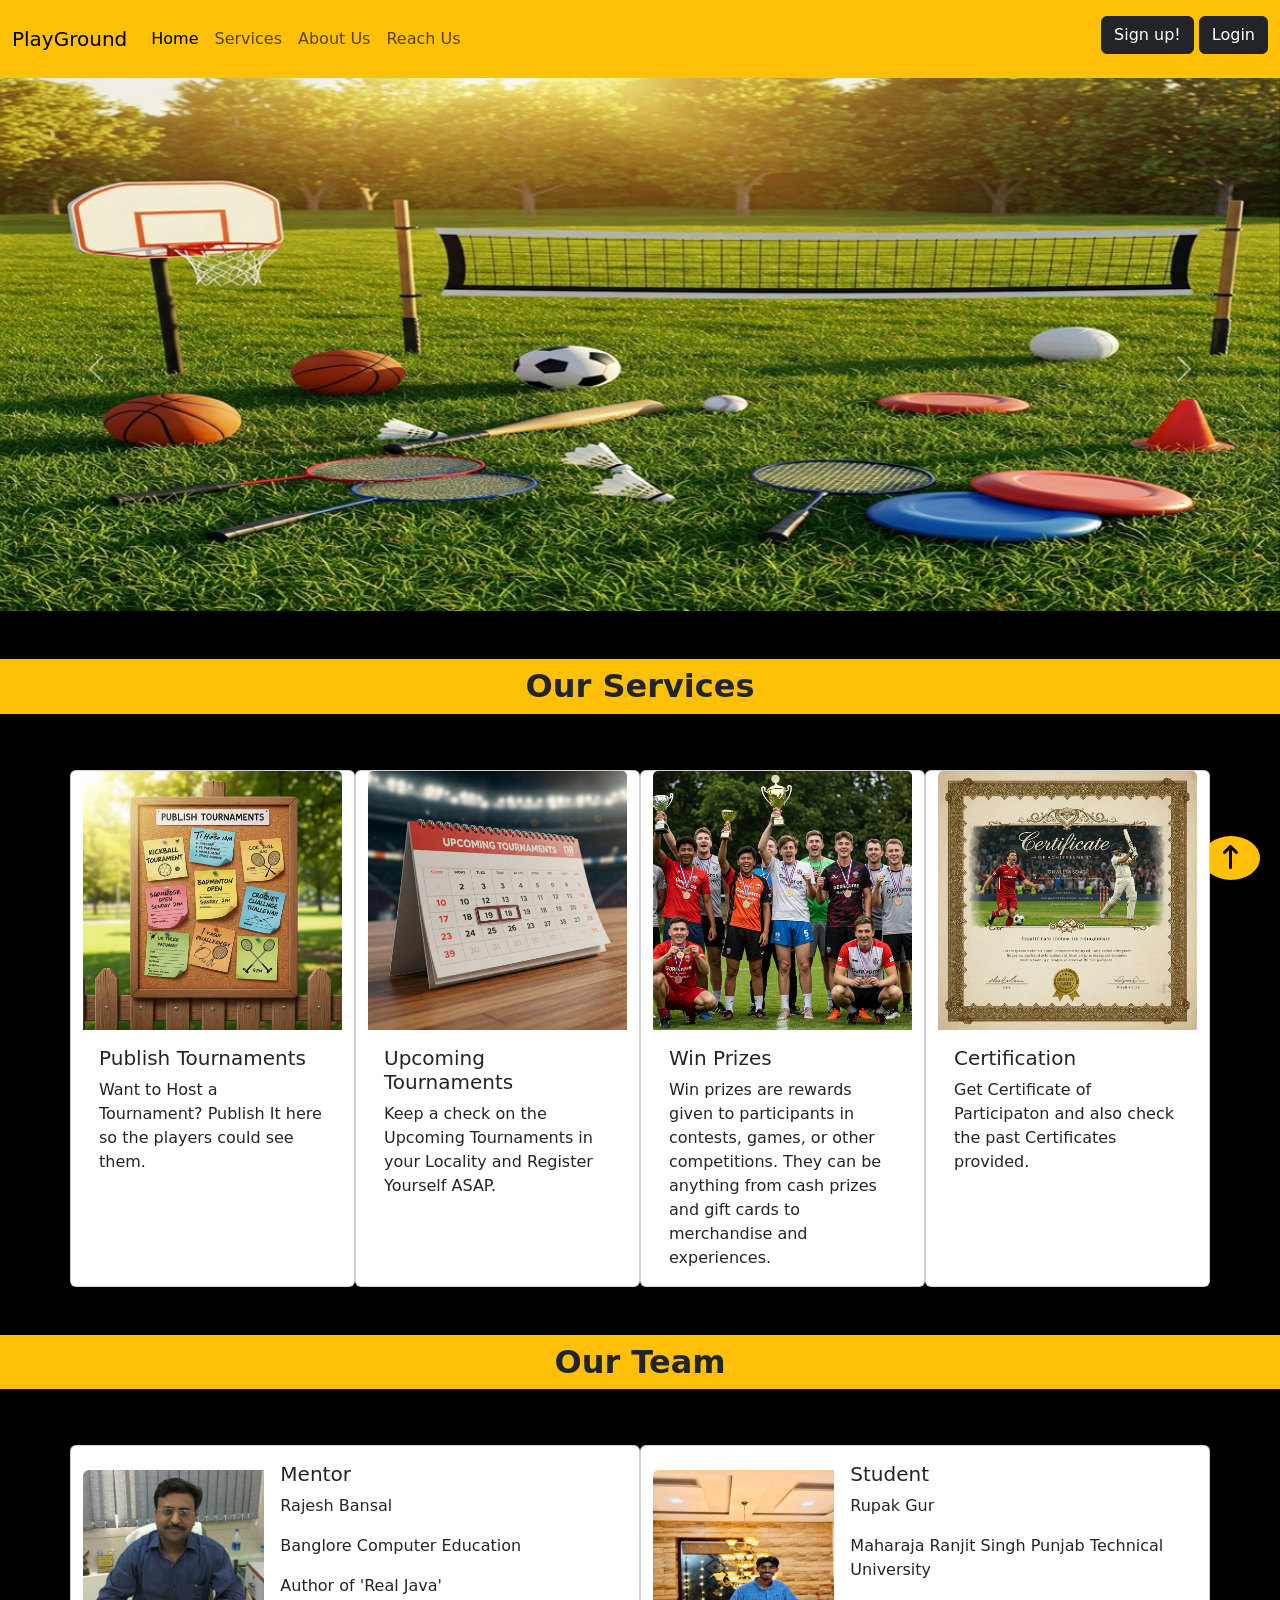
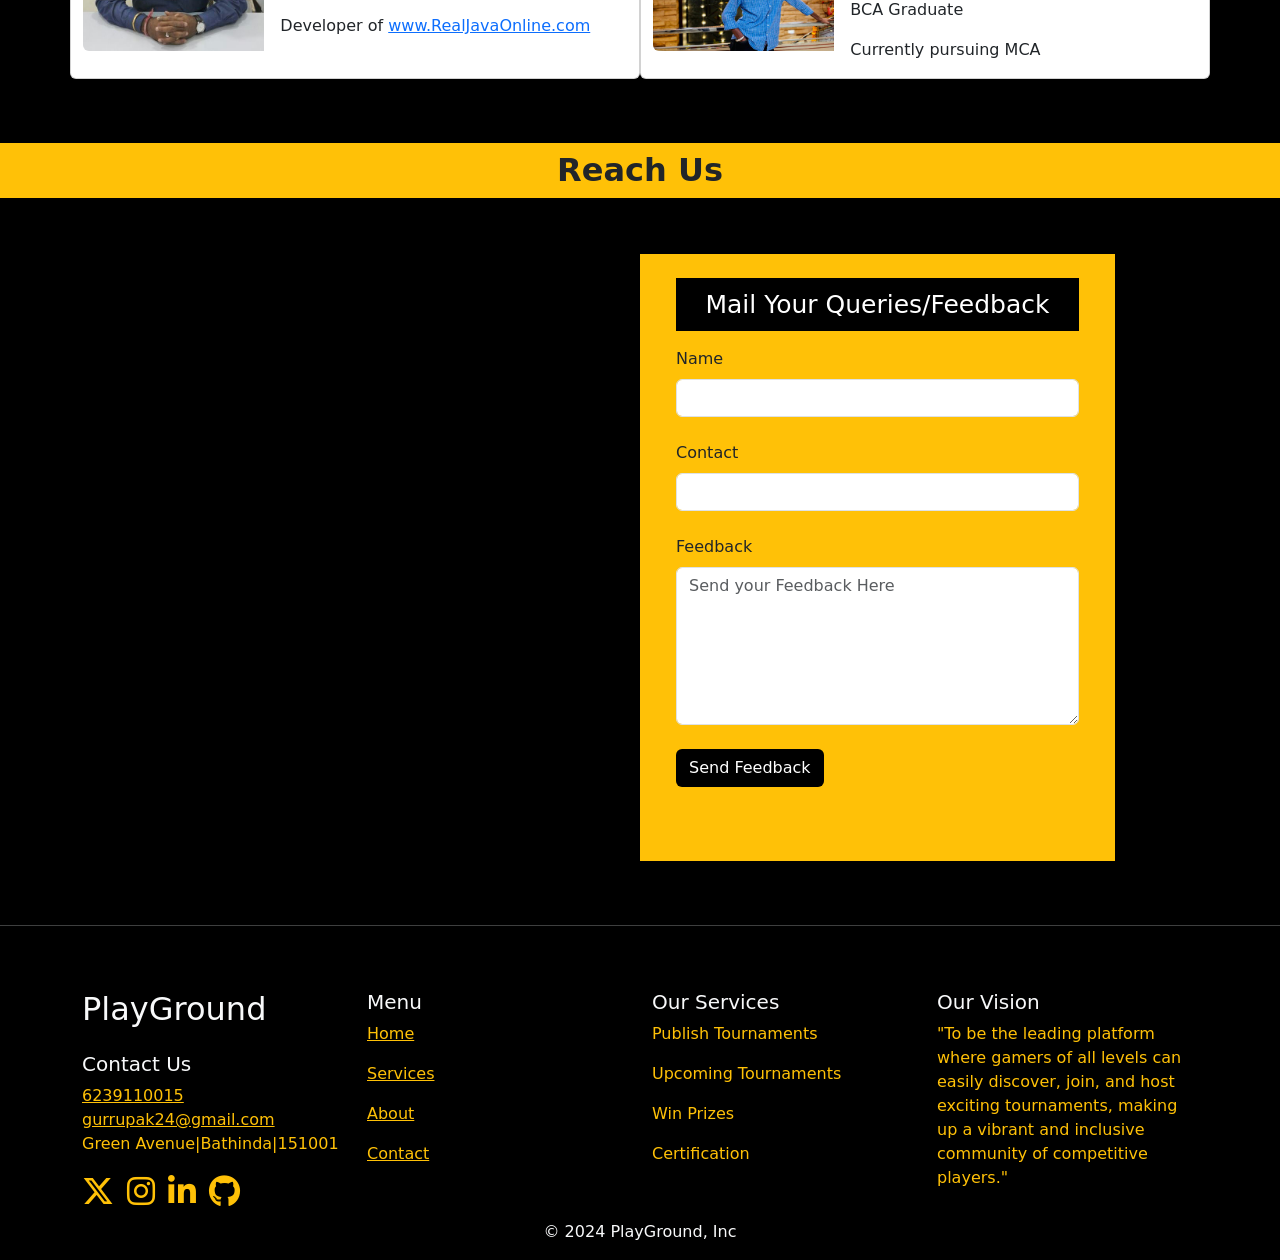
==== public/index.html @ 9e6814d5 "Title Bar Photo" ====
<!Doctype html>
<html lang="en">
  <head>
    <meta charset="utf-8">
    <meta name="viewport" content="width=device-width, initial-scale=1">
    <title>PlayGround</title>
    <link rel="icon" href="Images/PlayGroundPic.jpeg"/>
    <link rel="stylesheet" href="https://cdnjs.cloudflare.com/ajax/libs/font-awesome/6.6.0/css/all.min.css" integrity="sha512-Kc323vGBEqzTmouAECnVceyQqyqdsSiqLQISBL29aUW4U/M7pSPA/gEUZQqv1cwx4OnYxTxve5UMg5GT6L4JJg==" crossorigin="anonymous" referrerpolicy="no-referrer" />
    <link href="https://cdn.jsdelivr.net/npm/bootstrap@5.3.3/dist/css/bootstrap.min.css" rel="stylesheet" integrity="sha384-QWTKZyjpPEjISv5WaRU9OFeRpok6YctnYmDr5pNlyT2bRjXh0JMhjY6hW+ALEwIH" crossorigin="anonymous">
    <link rel="stylesheet" href="css/index.css">
    <script src="https://kit.fontawesome.com/f868df920b.js" crossorigin="anonymous"></script>
    <script src="https://code.jquery.com/jquery-3.7.1.min.js" integrity="sha256-/JqT3SQfawRcv/BIHPThkBvs0OEvtFFmqPF/lYI/Cxo=" crossorigin="anonymous"></script>
    <script>
// Get the button
const goToTopBtn = document.getElementById('goToTopBtn');

// Show the button when the user scrolls down 100px from the top
window.onscroll = function() {
  if (document.body.scrollTop > 100 || document.documentElement.scrollTop > 100) {
    goToTopBtn.style.display = 'block';
  } else {
    goToTopBtn.style.display = 'none';
  }
};

// Scroll to the top when the button is clicked
function scrollToTop() {
  window.scrollTo({
    top: 0,
    behavior: 'smooth'
  });
}

     $(document).ready(function(){
      //password eye Signup
      $("#eye").mousedown(function(){
                    $("#txtPwd").prop("type","text");
                    $("#eye").addClass("fa-eye").removeClass("fa-eye-slash");
            })
            $("#eye").mouseup(function(){
                    $("#txtPwd").prop("type","password");
                    $("#eye").addClass("fa-eye-slash").removeClass("fa-eye");
            })
      //password eye Login
      $("#eyep").mousedown(function(){
                    $("#txtLogpwd").prop("type","text");
                    $("#eyep").addClass("fa-eye").removeClass("fa-eye-slash");
            })
      $("#eyep").mouseup(function(){
                    $("#txtLogpwd").prop("type","password");
                    $("#eyep").addClass("fa-eye-slash").removeClass("fa-eye");
            })
      //login valid
      $("#txtLogemail").keyup(function(){
          let exp=/^[^\s@]+@[^\s@]+\.[^\s@]+$/;
          let email=$(this).val();
          let res=exp.test(email);
          if(res==true)
          {
            $("#validlog").addClass("alert1").removeClass("alert2");
            $("#validlog").html("valid email");
            $("#loginbtn").prop("disabled",false);
          }
          else
          {
            $("#validlog").addClass("alert2").removeClass("alert1");
            $("#validlog").html("invalid email");
            $("#loginbtn").prop("disabled",true);
          }
        })
      //signup valid
      $("#txtEmail").keyup(function(){
          let exp=/^[^\s@]+@[^\s@]+\.[^\s@]+$/;
          let email=$(this).val();
          let res=exp.test(email);
          if(res==true)
          {
            $("#validsignup").addClass("alert1").removeClass("alert2");
            $("#validsignup").html("valid email");
            $("#signupbtn").prop("disabled",false);
          }
          else
          {
            $("#validsignup").addClass("alert2").removeClass("alert1");
            $("#validsignup").html("invalid email");
            $("#signupbtn").prop("disabled",true);
        }
      })
      $("#FeedBtn").click(function(){
        var FN=$("#feedname").val();
        var Cn=$("#Cont").val();
        if(FN===""||Cn===""){
          alert("Please Enter Name and Contact to send Feedback");
          return false;
        }
      })
      $("#signupbtn").click(function(){
                var emailbox = $("#txtEmail").val();
                var passbox=$("#txtPwd").val();
                if (emailbox === ""||passbox==="")
                {
                  alert("Please fill in the Email and Password.");
                  return false;
                }
          let email=$("#txtEmail").val();
          let pwd=$("#txtPwd").val();
          let type=$("#utype").val();
          let obj={
            type:"get",
            url:"/signup",
            data:{
              txtEmail:email,
              txtPwd:pwd,
              utype:type
            }
          }
          $.ajax(obj).done(function(response){
            alert(response);
          }).fail(function(err){
            alert("server error");
          })
        })
        //LOGIN----AJAX
        $("#loginbtn").click(function(){
          var emailbox = $("txtLogemail").val();
                var passbox=$("txtLogpwd").val();
                if (emailbox === ""||passbox==="")
                {
                  alert("Please fill in the Email and Password.");
                  return false;
                }
          let email = $("#txtLogemail").val();
          let pwd = $("#txtLogpwd").val();
          let obj = {
            type: "get",
            url: "/Login",
            data:{
              txtLogemail: email,
              txtLogpwd: pwd
            }
          }
    $.ajax(obj).done(function(response) {
        // alert(response);
        if(response=="Player"){
          location.href="dash-Player.html";
          localStorage.setItem("activeUserP",email);
        }
          else if(response=="Organiser"){
            location.href="dash-Organizer.html";
            localStorage.setItem("activeUserO",email);
          }
          else{
            alert("invaild User");
          }
        }).fail(function(err) {
        alert("Server error");
        })
   }) 
  })
  </script> 
  </head>
  <body>
    <button id="goToTopBtn" onclick="scrollToTop()">
      <i class="fa-solid fa-arrow-up-long fa-xl"></i>
    </button>
    <nav class="navbar navbar-expand-lg" id="nav">
      <div class="container-fluid" id="ho">
          <a class="navbar-brand" href="#">PlayGround</a>
        <button class="navbar-toggler" type="button" data-bs-toggle="collapse" data-bs-target="#navbarSupportedContent" aria-controls="navbarSupportedContent" aria-expanded="false" aria-label="Toggle navigation">
          <span class="navbar-toggler-icon"></span>
        </button>
        <div class="collapse navbar-collapse" id="navbarSupportedContent">
          <ul class="navbar-nav me-auto mb-2 mb-lg-0">
            <li class="nav-item">
              <a class="nav-link active" aria-current="page" href="#">Home</a>
            </li>
            <li class="nav-item">
              <a class="nav-link" aria-current="page" href="#os">Services</a>
            </li>
            <li class="nav-item">
              <a class="nav-link" aria-current="page" href="#as">About Us</a>
            </li>
            <li class="nav-item">
              <a class="nav-link" aria-current="page" href="#ru">Reach Us</a>
            </li>
          </ul>
          <ul>
              <button type="button" class="btn btn-dark mt-2" data-bs-toggle="modal" data-bs-target="#Signup">
                  Sign up!
                </button>
                <!-- Modal -->
<div class="modal fade" id="Signup" tabindex="-1" aria-labelledby="exampleModalLabel" aria-hidden="true">
  <div class="modal-dialog">
    <div class="modal-content">
      <div class="modal-header">
        <h1 class="modal-title fs-5" id="exampleModalLabel">Welcome(Sign-Up Here!)</h1>
        <button type="button" class="btn-close" data-bs-dismiss="modal" aria-label="Close"></button>
      </div>
      <form action="/Signup">
      <div class="modal-body">
      <center><img class="mb-4" src="/Images/Signup-photo.jpg" alt="Signup-photo" width="72" height="57"></center>
    <!-- SIGNUP Email -->
    <div class="form-floating col-11">
      <input type="email" class="form-control" id="txtEmail" name="txtEmail" required>
      <label for="floatingInput">Email address</label>
    </div>
    <div class="alert1" role="alert" id="validsignup"> Enter vaild email
    </div>
    <!-- SIGNUP Password -->
     <div class="row mt-2">
     <div class="form-floating col-11">
      <input type="password" class="form-control mb-3" id="txtPwd"  name="txtPwd" placeholder="Password" required>
      <label for="floatingPassword">Password</label>
    </div>
    <div class="col-1 mt-3">
      <i class="fa-regular fa-eye-slash" id="eye"></i>
    </div>
  </div>
    <!-- USER-TYPE -->
  <div class="form mb-3 col-11">
    <span>User Type:</span>
    <select class="form-select" aria-label="Default select example" id="utype">
      <option value="" disabled selected>Select</option>
      <option value="Player">Player</option>
      <option value="Organiser">Organizer</option>
    </select>
 </div>
    <!-- SIGNUPBUTTON -->
  <button class="btn btn-warning w-100 py-2 mt-3" type="button" id="signupbtn">Sign-Up</button>
      </div>
      </form>
    </div>
  </div>
</div>
    <!-- LOGIN-BUTTON -->
     <button type="button" class="btn btn-dark mt-2" data-bs-toggle="modal" data-bs-target="#Login">
          Login
        </button>
          <!-- Modal LOGIN -->
<div class="modal fade" id="Login" tabindex="-1" aria-labelledby="exampleModalLabel" aria-hidden="true">
  <div class="modal-dialog">
    <div class="modal-content">
      <div class="modal-header">
        <h1 class="modal-title fs-5" id="exampleModalLabel">Welcome Back(Login Here!)</h1>
        <button type="button" class="btn-close" data-bs-dismiss="modal" aria-label="Close"></button>
      </div>
      <form action="/Login">
      <div class="modal-body">
     <center><img class="mb-4" src="uploads/Login-photo.jpg" alt="" width="72" height="57"></center>

    <!-- LOGIN Email -->
    <form action="/" method="post">
    <div class="form-floating col-11">
      <input type="email" class="form-control" id="txtLogemail" name="txtLogemail" fdprocessedid="aheau" required>
      <label for="floatingInput">Email address</label>
    </div>
    <div class="alert1" role="alert" id="validlog"> Enter vaild email</div>
    <!-- LOGIN Password -->
     <div class="row">
    <div class="form-floating col-11">
      <input type="password" class="form-control mb-3" id="txtLogpwd" name="txtLogpwd" placeholder="Password" fdprocessedid="svgoy" required>
      <label for="floatingPassword">Password</label>
    </div>
    <div class="col-1 mt-3">
      <i class="fa-regular fa-eye-slash" id="eyep"></i>
    </div>
  </div>

  <!-- LOGINBUTTON -->
      <button class="btn btn-warning w-100 ml-5" type="button" id="loginbtn" fdprocessedid="crrkbb">Login</button>
      </div>
    </form>
    </div>
  </div>
  </div>
        </ul>
      </div>
      </div>
    </nav>
<!-- Crousel -->
<div id="carouselExampleAutoplaying" class="carousel slide pb-5" data-bs-ride="carousel">
  <div class="carousel-inner">
    <div class="carousel-item active">
      <img src="Images/Crousel Image 6.jpg" class="d-block w-100" alt="...">
    </div>
    <div class="carousel-item">
      <img src="Images/Crousel Image 7.jpg" class="d-block w-100" alt="...">
    </div>
    <div class="carousel-item">
      <img src="Images/Crousel Image 4.jpg" class="d-block w-100" alt="...">
    </div>
  </div>
  <button class="carousel-control-prev" type="button" data-bs-target="#carouselExampleAutoplaying" data-bs-slide="prev">
    <span class="carousel-control-prev-icon" aria-hidden="true"></span>
    <span class="visually-hidden">Previous</span>
  </button>
  <button class="carousel-control-next" type="button" data-bs-target="#carouselExampleAutoplaying" data-bs-slide="next">
    <span class="carousel-control-next-icon" aria-hidden="true"></span>
    <span class="visually-hidden">Next</span>
  </button>
</div>
<!-- OUR SERVICES -->
 <center><h2 id="os" class="p-2 fw-bold">Our Services</h2></center>
 <div class="container py-5">
  <div class="row lg-3">
  <div class="card col-md-3 k">
  <img src="Images/Publish tournaments.jpg" class="card-img-top" alt="...">
  <div class="card-body">
    <h5 class="card-title">Publish Tournaments</h5>
    <p class="card-text">Want to Host a Tournament? Publish It here so the players could see them.</p>
  </div>
  </div>
 <div class="card col-md-3 k">
  <img src="Images/upcoming-tournaments.jpg" class="card-img-top" alt="...">
  <div class="card-body">
    <h5 class="card-title">Upcoming Tournaments</h5>
    <p class="card-text">Keep a check on the Upcoming Tournaments in your Locality and Register Yourself ASAP.</p>
  </div>
 </div>
 <div class="card col-md-3 k">
  <img src="Images/Win-Prizes.jpg" class="card-img-top" alt="...">
  <div class="card-body">
    <h5 class="card-title">Win Prizes</h5>
    <p class="card-text">Win prizes are rewards given to participants in contests, games, or other competitions. They can be anything from cash prizes and gift cards to merchandise and experiences.</p>
  </div>
 </div>
<div class="card col-md-3 k">
  <img src="Images/Certificate-of-tournaments.jpg" class="card-img-top" alt="...">
  <div class="card-body">
    <h5 class="card-title">Certification</h5>
    <p class="card-text">Get Certificate of Participaton and also check the past Certificates provided.</p>
  </div>
</div>
</div>
</div>
<!-- Our Team -->
<center><h2 id="as" class="p-2 fw-bold">Our Team</h2></center>
<div class="container py-5">
  <div class="row">
    <div class="card mb-3 k col-md-6">
      <div class="row g-0">
        <div class="col-md-4 pt-4">
          <img src="Images/Sir ki Photo.jpg" class="img-fluid rounded-start" alt="...">
        </div>
        <div class="col-md-8">
          <div class="card-body">
            <h5 class="card-title">Mentor</h5>
            <p class="card-text">Rajesh Bansal</p>
            <p class="card-text">Banglore Computer Education</p>
            <p class="card-text">Author of 'Real Java'</p>
            <p class="card-text ">Developer of <a href="https://www.realjavaonline.com/" target="_blank">www.RealJavaOnline.com</a></p>
          </div>
        </div>
      </div>
    </div>
    <div class="card mb-3 k col-md-6">
      <div class="row g-0">
        <div class="col-md-4 pt-4">
          <img src="Images/My-Pic.jpg" class="img-fluid rounded-start" alt="...">
        </div>
        <div class="col-md-8">
          <div class="card-body">
            <h5 class="card-title">Student</h5>
            <p class="card-text">Rupak Gur</p>
            <p class="card-text">Maharaja Ranjit Singh Punjab Technical University</p>
            <p class="card-text">BCA Graduate</p>
            <p class="card-text">Currently pursuing MCA </p>
          </div>
        </div>
      </div>
    </div>
</div>
</div>
<!-- Reach Us  -->
 <center><h2 id="ru" class="p-2 fw-bold">Reach Us</h2></center>
 <div class="container py-5">
  <div class="row">
  <div class="col-md-6">
<iframe src="https://www.google.com/maps/embed?pb=!1m14!1m8!1m3!1d3447.8807436668044!2d74.952328!3d30.211951000000003!3m2!1i1024!2i768!4f13.1!3m3!1m2!1s0x391732a4f07278a9%3A0x4a0d6293513f98ce!2sBanglore%20Computer%20Education!5e0!3m2!1sen!2sin!4v1731817245166!5m2!1sen!2sin" 
  width="450" height="600" style="border:0;" allowfullscreen="" loading="lazy" referrerpolicy="no-referrer-when-downgrade"></iframe>
</div>
<div class="col-md-5 bg-warning pb-4">
  <form method="post" class="px-4">
  <p id="Feed" class="mt-4 py-2">Mail Your Queries/Feedback</p>
  <div class="col-md-12 pb-4">
    <label for="Name" class="form-label">Name</label>
    <input type="text" class="form-control" id="feedname" name="feedname">
  </div>
  <div class="col-md-12 pb-4">
    <label for="Contact" class="form-label">Contact</label>
    <input type="text" class="form-control" id="Cont" name="Cont">
  </div>
  <div class="form pb-4">
    <label for="floatingTextarea" class="form-label">Feedback</label>
    <textarea class="form-control" rows="6" placeholder="Send your Feedback Here" id="floatingTextarea" name="Feedback"></textarea>
  </div>
  <button type="submit" class="btn" formaction="/SendFeedback" id="FeedBtn">Send Feedback</button>
</form>
</div>
</div>
</div>
<!-- Footer -->
<footer>
  <hr class="text-light">
  <div class="container text-warning pt-5" id="foot">
      <div class="row">
      <div class="col-md-3">
          <h2 class="text-light">PlayGround</h2>
          <div class="pb-2 pt-3">
          <h5 class="text-light">Contact Us</h5>
          <a href="tel:6239110015" class="text-warning">6239110015</a><br>
          <a href="mailto:gurrupak24@gmail.com" class="text-warning">gurrupak24@gmail.com</a>
          <p>Green Avenue|Bathinda|151001</p>
          </div>
          <div class="pb-3">
          <a href="https://x.com/rupak_gur" target="_blank"><i class="text-warning fa-brands fa-x-twitter fa-2xl"></i></a>
          <a href="https://www.instagram.com/rupakgurrr" target="_blank"><i class="text-warning fa-brands fa-instagram fa-2xl ps-2"></i></a>
          <a href="https://www.linkedin.com/in/rupak-gur-852916307" target="_blank"><i class="text-warning fa-brands fa-linkedin-in fa-2xl ps-2"></i></a>
          <a href="https://github.com/Romeo2410" target="_blank"><i class="text-warning fa-brands fa-github fa-2xl ps-2"></i></a>
          </div>
      </div>
      <div class="col-md-3">
          <h5 class="text-light">Menu</h5>
          <p><a class="text-warning" href="#ho">Home</a></p>
          <p><a class="text-warning" href="#os">Services</a></p>
          <p><a class="text-warning" href="#as">About</a></p>
          <p><a class="text-warning" href="#ru">Contact</a></p>
      </div>
      <div class="col-md-3">
          <h5 class="text-light">Our Services</h5>
          <p>Publish Tournaments</p>
          <p>Upcoming Tournaments</p>
          <p>Win Prizes</p>
          <p>Certification</p>
      </div>
      <div class="col-md-3">
        <h5 class="text-light">Our Vision</h5>
        <p>"To be the leading platform where gamers of all levels can easily 
          discover, join, and host exciting tournaments, making up a vibrant and 
          inclusive community of competitive players."
        </p>
      </div>
  </div>
  </div>
  <div class="col-md-12">
    <div class="container text-center">
    <p class="text-center text-light">© 2024 PlayGround, Inc</p>
    </div>
  </div>
</footer>
  <script src="https://cdn.jsdelivr.net/npm/bootstrap@5.3.3/dist/js/bootstrap.bundle.min.js" integrity="sha384-YvpcrYf0tY3lHB60NNkmXc5s9fDVZLESaAA55NDzOxhy9GkcIdslK1eN7N6jIeHz" crossorigin="anonymous"></script>
  </body>
</html>
---- public/css/index.css ----
body{
    background-color:black;
}
#Feed{
    color: white;
    font-size: 25px;
    font-weight: 500;
    background-color:black;
    text-align: center;
}
.k{
    transition: ease all 1s;
}
.k:hover{
    cursor: pointer;
    scale: 1.05;
    transition: ease all 1s;
}
#nav,#os,#as,#ru{
    background-color:#ffc107;
}
.alert1{
    color: green;
}
.alert2{
    color: red;
}
#foot{
    background-color: black;
}
#FeedBtn{
    color: white;
    background-color: black;
}
  
  #goToTopBtn {
    position: fixed;
    bottom: 20px;
    right: 20px;
    background-color: #FFC107;
    border-radius: 50%;
    color: black;
    border: none;
    padding: 10px 20px;
    cursor: pointer;
    font-size: 16px;
    box-shadow: 0px 4px 6px rgba(0, 0, 0, 0.1);
  }
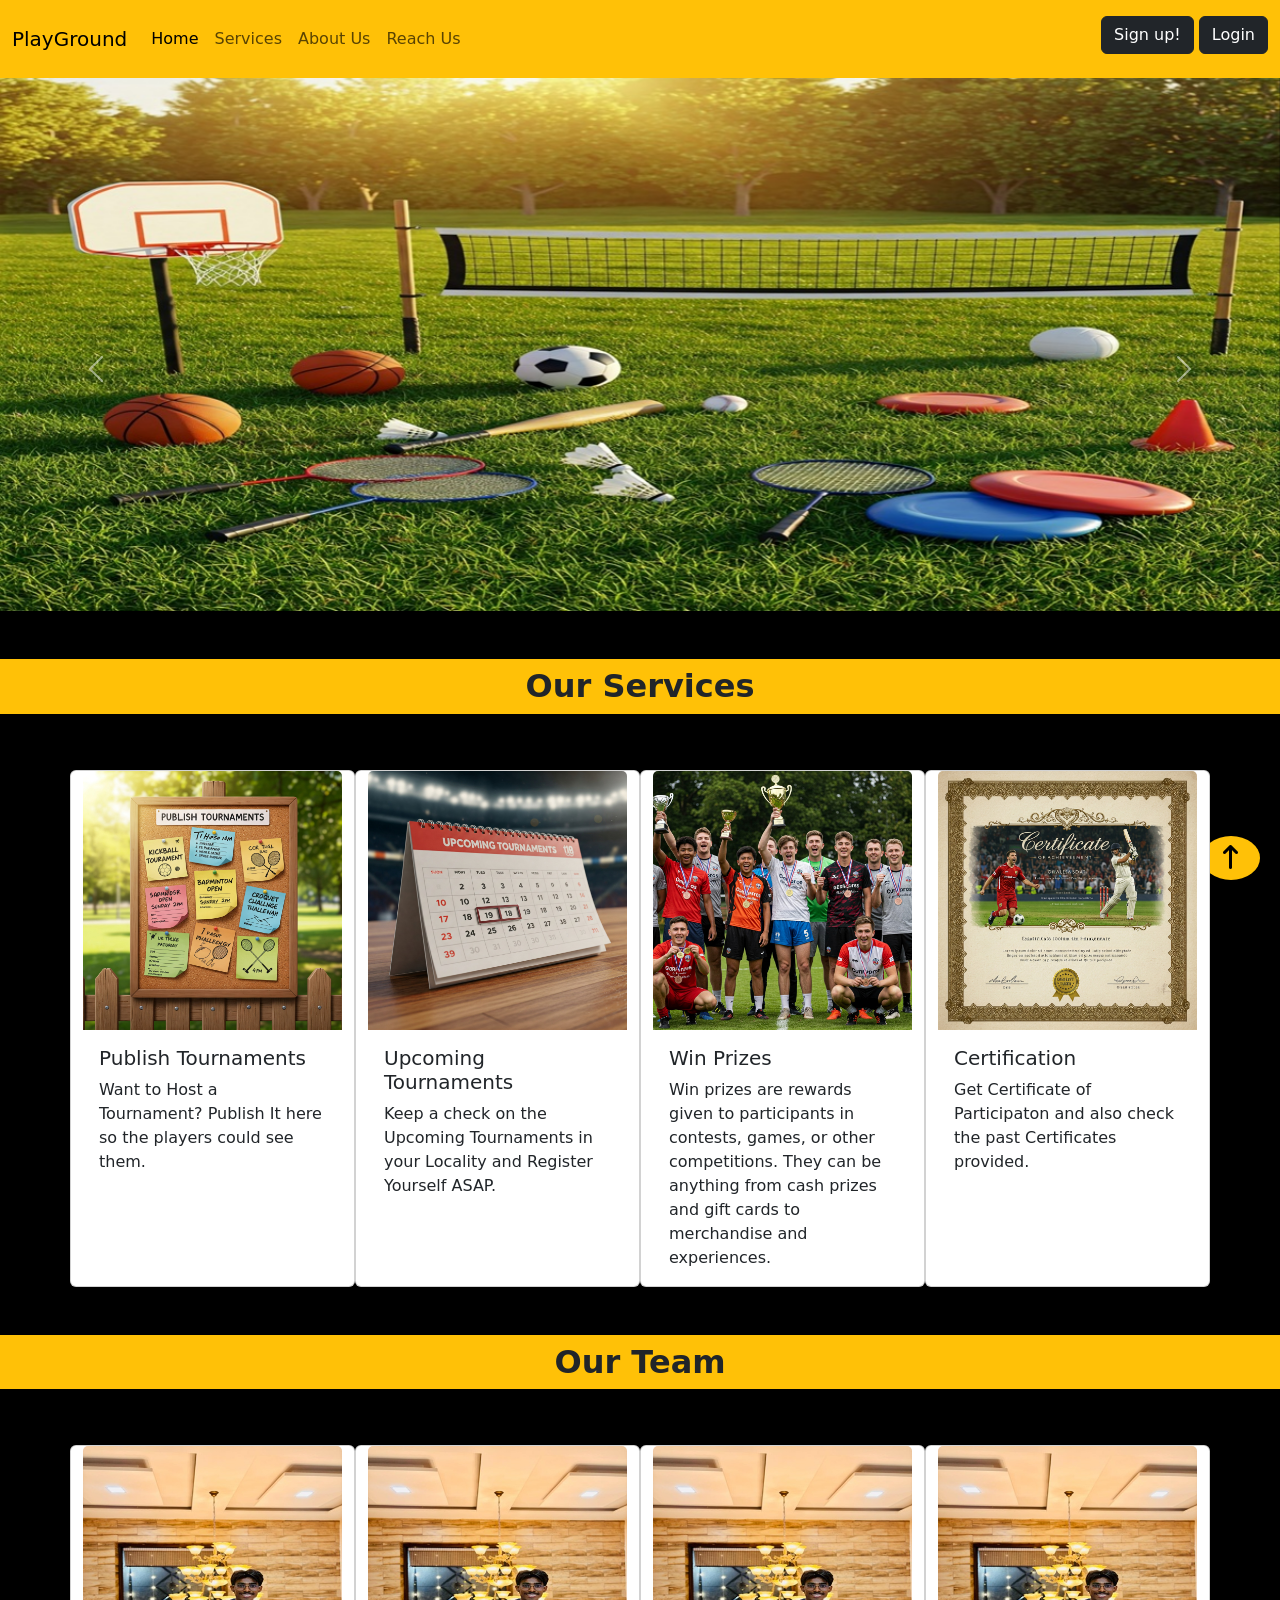
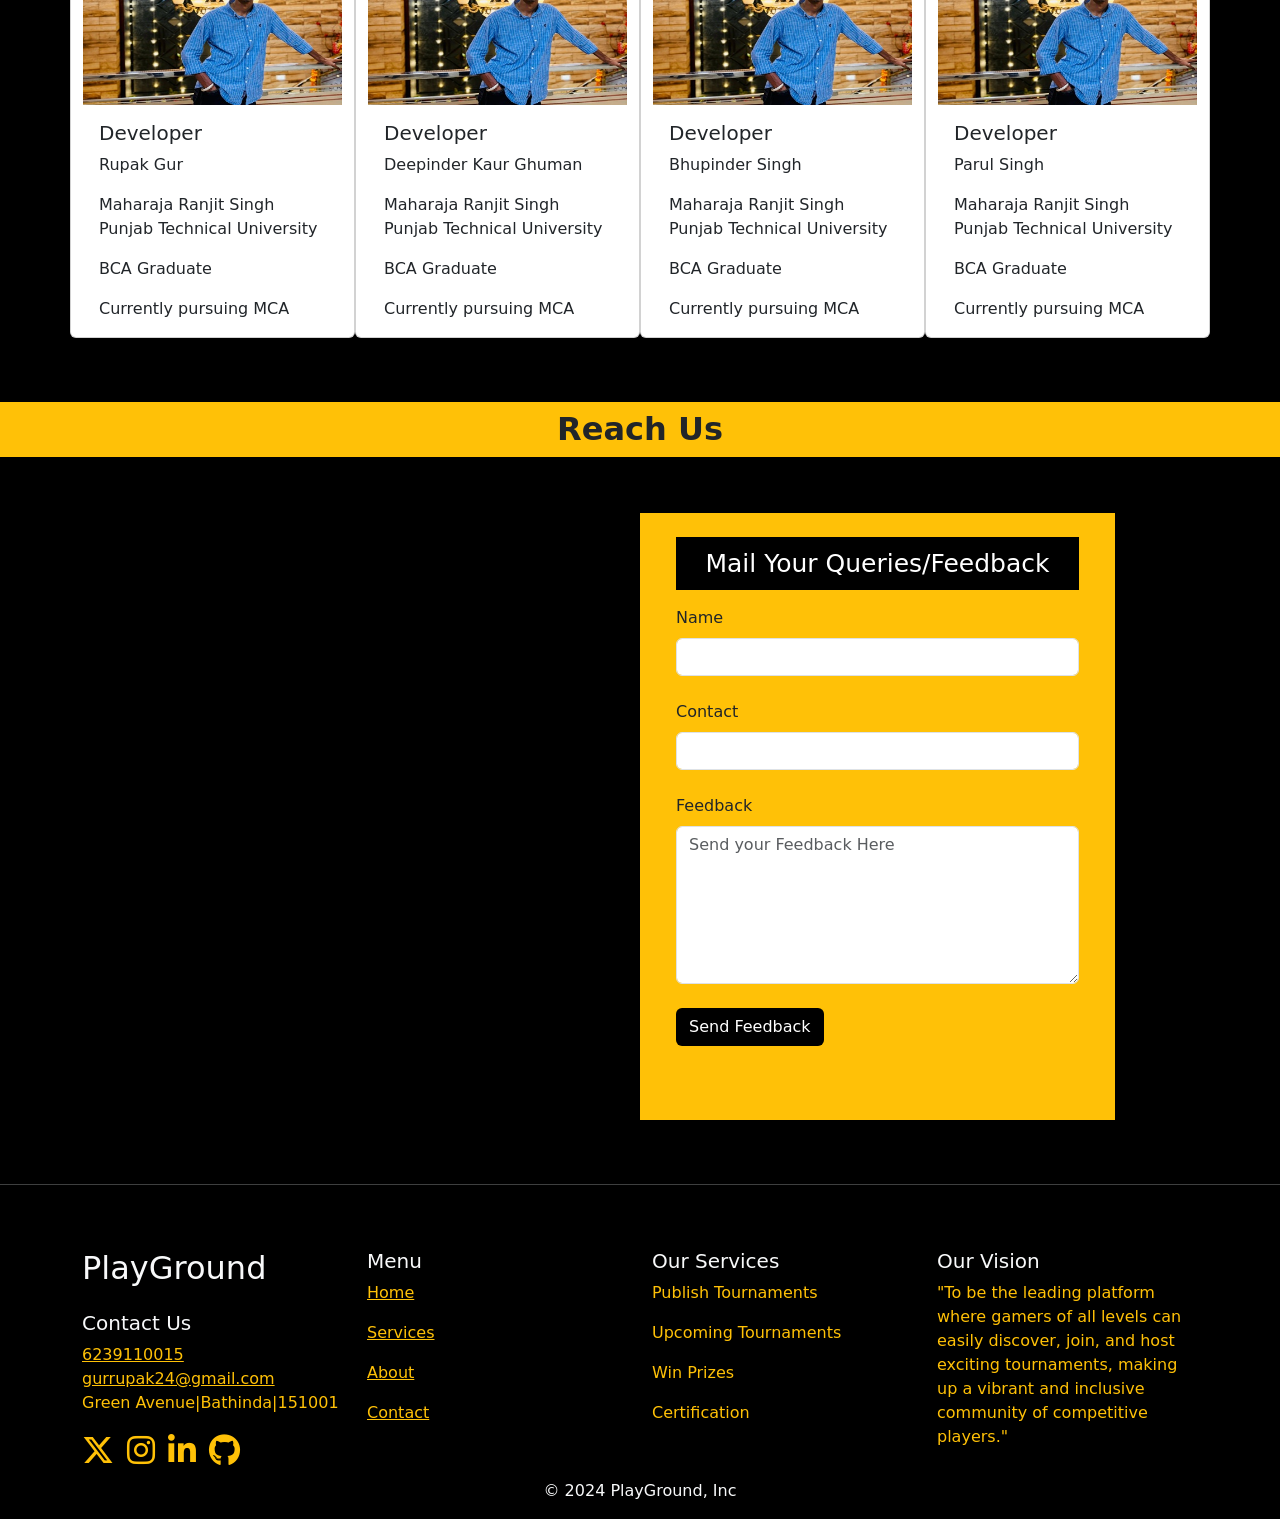
==== commit 0ad0c46c: "Card Edits" ====
--- a/public/index.html
+++ b/public/index.html
@@ -337,23 +337,67 @@
 <center><h2 id="as" class="p-2 fw-bold">Our Team</h2></center>
 <div class="container py-5">
   <div class="row">
-    <div class="card mb-3 k col-md-6">
+    <div class="card mb-3 k col-md-3">
       <div class="row g-0">
-        <div class="col-md-4 pt-4">
+        <!-- <div class="col-md-4 pt-4">
           <img src="Images/Sir ki Photo.jpg" class="img-fluid rounded-start" alt="...">
-        </div>
-        <div class="col-md-8">
+        </div> -->
+        <div class="col-md-12">
+          <img src="Images/My-Pic.jpg" class="card-img-top" alt="...">
           <div class="card-body">
-            <h5 class="card-title">Mentor</h5>
-            <p class="card-text">Rajesh Bansal</p>
-            <p class="card-text">Banglore Computer Education</p>
-            <p class="card-text">Author of 'Real Java'</p>
-            <p class="card-text ">Developer of <a href="https://www.realjavaonline.com/" target="_blank">www.RealJavaOnline.com</a></p>
-          </div>
-        </div>
-      </div>
-    </div>
-    <div class="card mb-3 k col-md-6">
+            <h5 class="card-title">Developer</h5>
+            <p class="card-text">Rupak Gur</p>
+            <p class="card-text">Maharaja Ranjit Singh Punjab Technical University</p>
+            <p class="card-text">BCA Graduate</p>
+            <p class="card-text">Currently pursuing MCA</p>
+            <!-- <p class="card-text ">Developer of <a href="https://www.realjavaonline.com/" target="_blank">www.RealJavaOnline.com</a></p> -->
+          </div>
+        </div>
+      </div>
+    </div>
+    <div class="card mb-3 k col-md-3">
+      <div class="row g-0">
+	  <div class="col-md-12">
+          <img src="Images/My-Pic.jpg" class="card-img-top" alt="...">
+          <div class="card-body">
+            <h5 class="card-title">Developer</h5>
+            <p class="card-text">Deepinder Kaur Ghuman</p>
+            <p class="card-text">Maharaja Ranjit Singh Punjab Technical University</p>
+            <p class="card-text">BCA Graduate</p>
+            <p class="card-text">Currently pursuing MCA</p>
+          </div>
+        </div>
+      </div>
+    </div>
+    <div class="card mb-3 k col-md-3">
+      <div class="row g-0">
+	  <div class="col-md-12">
+          <img src="Images/My-Pic.jpg" class="card-img-top" alt="...">
+          <div class="card-body">
+            <h5 class="card-title">Developer</h5>
+            <p class="card-text">Bhupinder Singh</p>
+            <p class="card-text">Maharaja Ranjit Singh Punjab Technical University</p>
+            <p class="card-text">BCA Graduate</p>
+            <p class="card-text">Currently pursuing MCA</p>
+          </div>
+        </div>
+      </div>
+    </div>
+    <div class="card mb-3 k col-md-3">
+      <div class="row g-0">
+	  <div class="col-md-12">
+          <img src="Images/My-Pic.jpg" class="card-img-top" alt="...">
+          <div class="card-body">
+            <h5 class="card-title">Developer</h5>
+            <p class="card-text">Parul Singh</p>
+            <p class="card-text">Maharaja Ranjit Singh Punjab Technical University</p>
+            <p class="card-text">BCA Graduate</p>
+            <p class="card-text">Currently pursuing MCA</p>
+          </div>
+        </div>
+      </div>
+    </div>
+      <!-- <div class="card mb-3 k col-md-6">
       <div class="row g-0">
         <div class="col-md-4 pt-4">
           <img src="Images/My-Pic.jpg" class="img-fluid rounded-start" alt="...">
@@ -368,7 +412,7 @@
           </div>
         </div>
       </div>
-    </div>
+    </div> -->
 </div>
 </div>
 <!-- Reach Us  -->
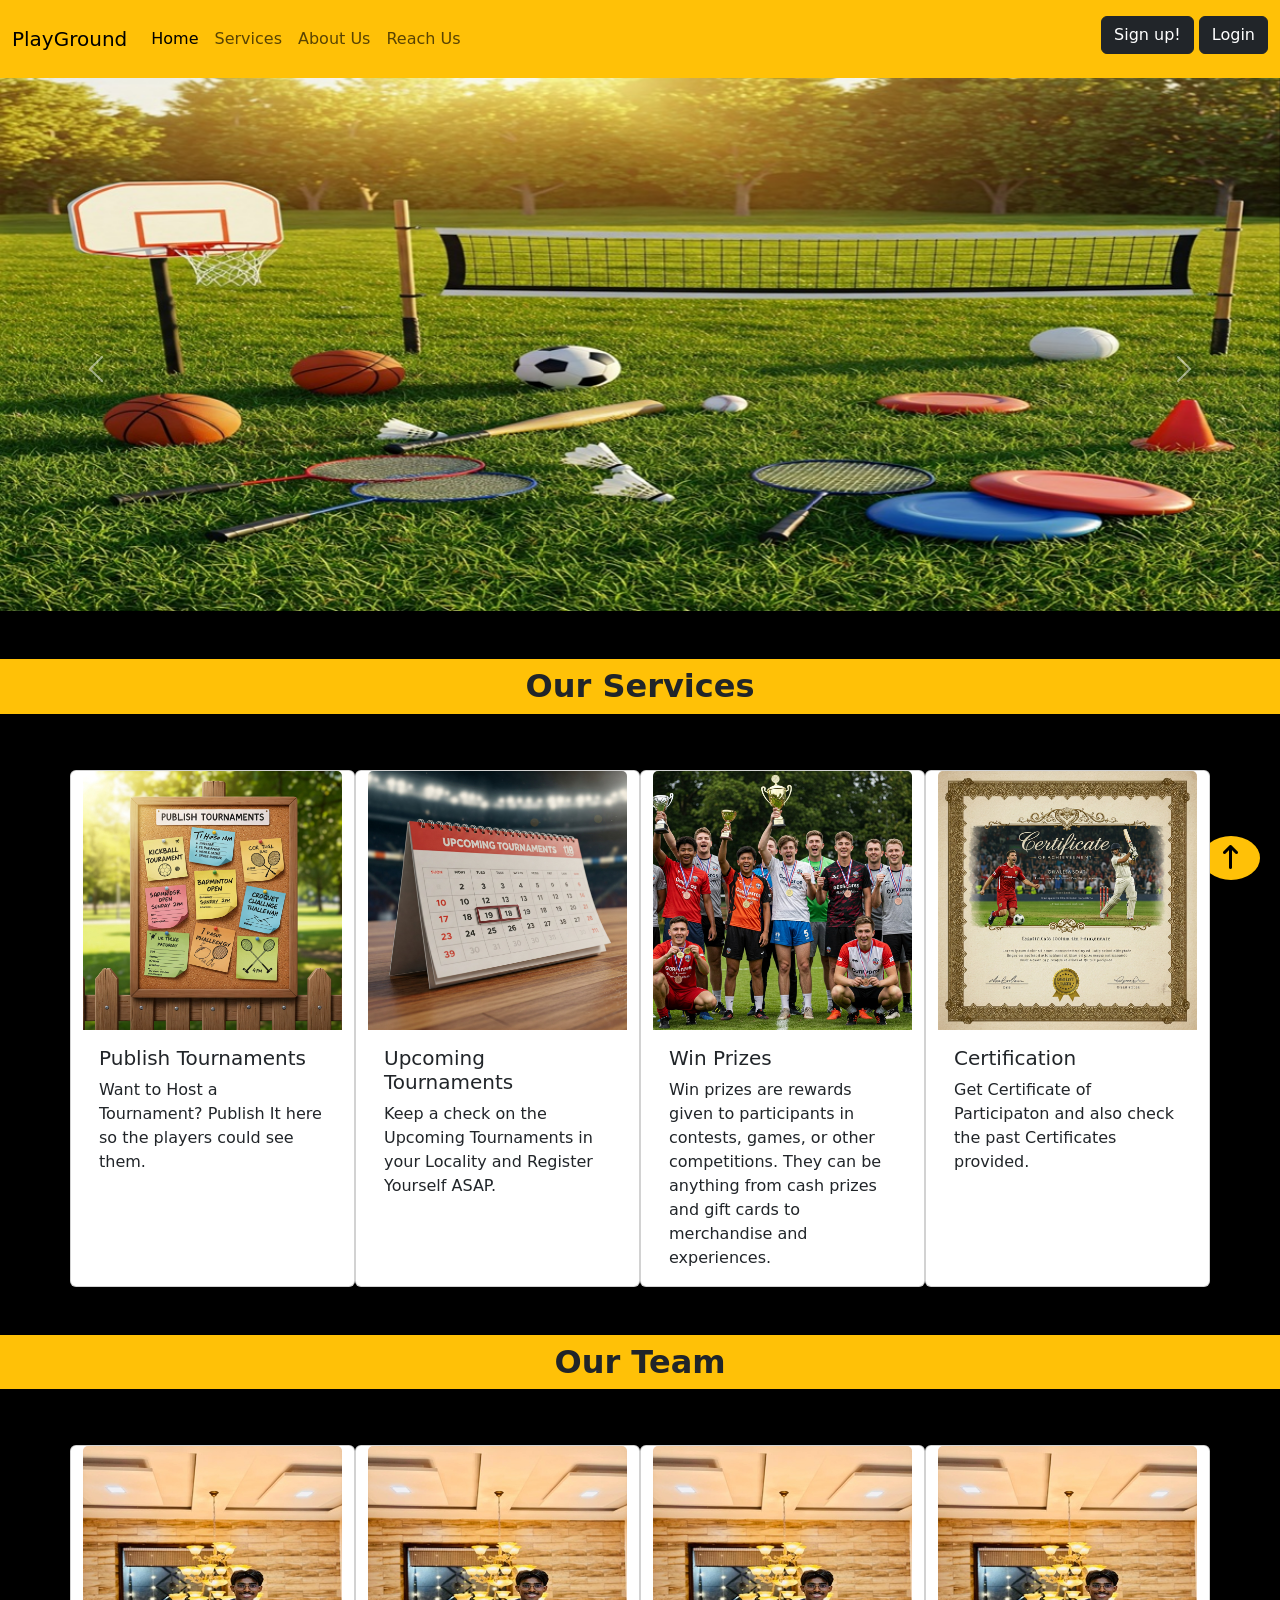
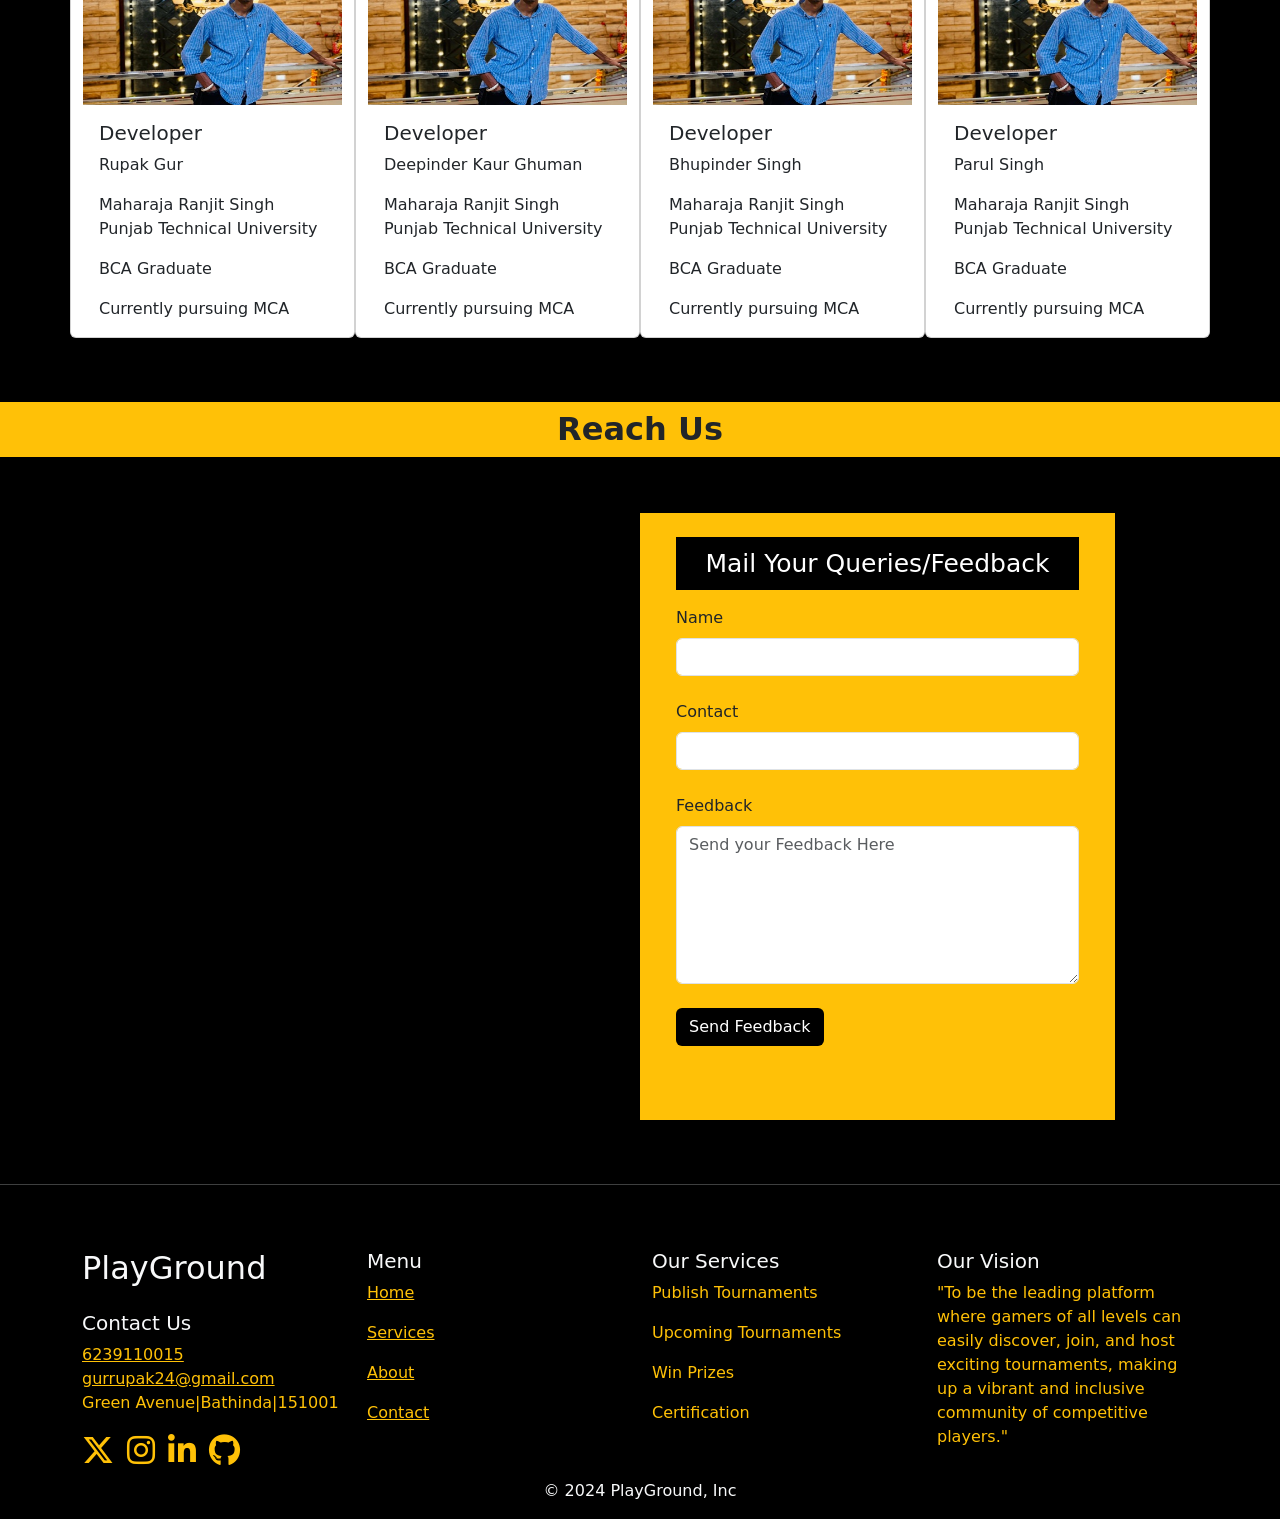
==== commit 3d69dd3a: "Map Edits" ====
--- a/public/index.html
+++ b/public/index.html
@@ -420,8 +420,10 @@
  <div class="container py-5">
   <div class="row">
   <div class="col-md-6">
-<iframe src="https://www.google.com/maps/embed?pb=!1m14!1m8!1m3!1d3447.8807436668044!2d74.952328!3d30.211951000000003!3m2!1i1024!2i768!4f13.1!3m3!1m2!1s0x391732a4f07278a9%3A0x4a0d6293513f98ce!2sBanglore%20Computer%20Education!5e0!3m2!1sen!2sin!4v1731817245166!5m2!1sen!2sin" 
-  width="450" height="600" style="border:0;" allowfullscreen="" loading="lazy" referrerpolicy="no-referrer-when-downgrade"></iframe>
+<iframe src="https://www.google.com/maps/embed?pb=!1m18!1m12!1m3!1d3449.1799712058887!2d74.92170247555877!3d30.174852574858104!2m3!1f0!2f0!3f0!3m2!1i1024!2i768!4f13.1!3m3!1m2!1s0x39172d0bd023ecd3%3A0x98b0adf19ab47296!2sMaharaja%20Ranjit%20Singh%20Punjab%20Technical%20University!5e0!3m2!1sen!2sin!4v1744321290826!5m2!1sen!2sin" 
+    width="450" height="600" style="border:0;" allowfullscreen="" loading="lazy" referrerpolicy="no-referrer-when-downgrade"></iframe>
+<!-- <iframe src="https://www.google.com/maps/embed?pb=!1m14!1m8!1m3!1d3447.8807436668044!2d74.952328!3d30.211951000000003!3m2!1i1024!2i768!4f13.1!3m3!1m2!1s0x391732a4f07278a9%3A0x4a0d6293513f98ce!2sBanglore%20Computer%20Education!5e0!3m2!1sen!2sin!4v1731817245166!5m2!1sen!2sin" 
+  width="450" height="600" style="border:0;" allowfullscreen="" loading="lazy" referrerpolicy="no-referrer-when-downgrade"></iframe> -->
 </div>
 <div class="col-md-5 bg-warning pb-4">
   <form method="post" class="px-4">
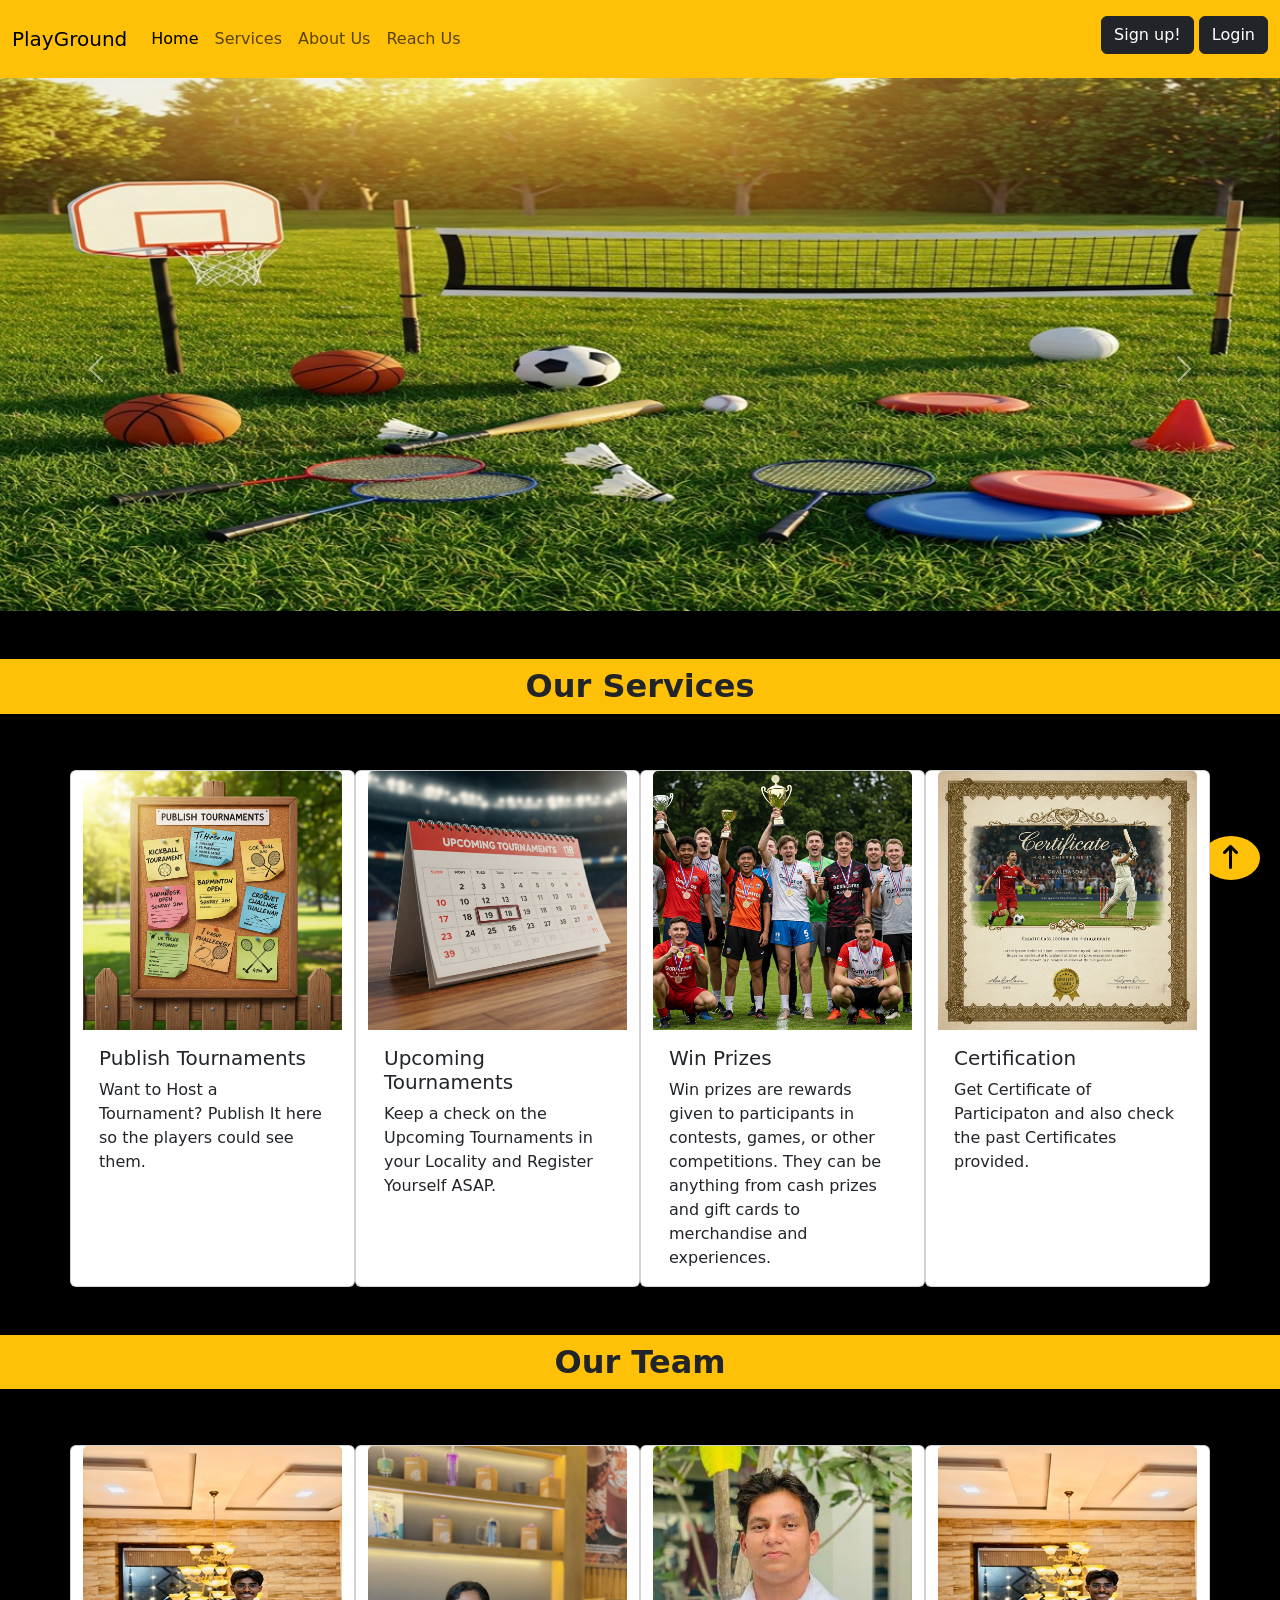
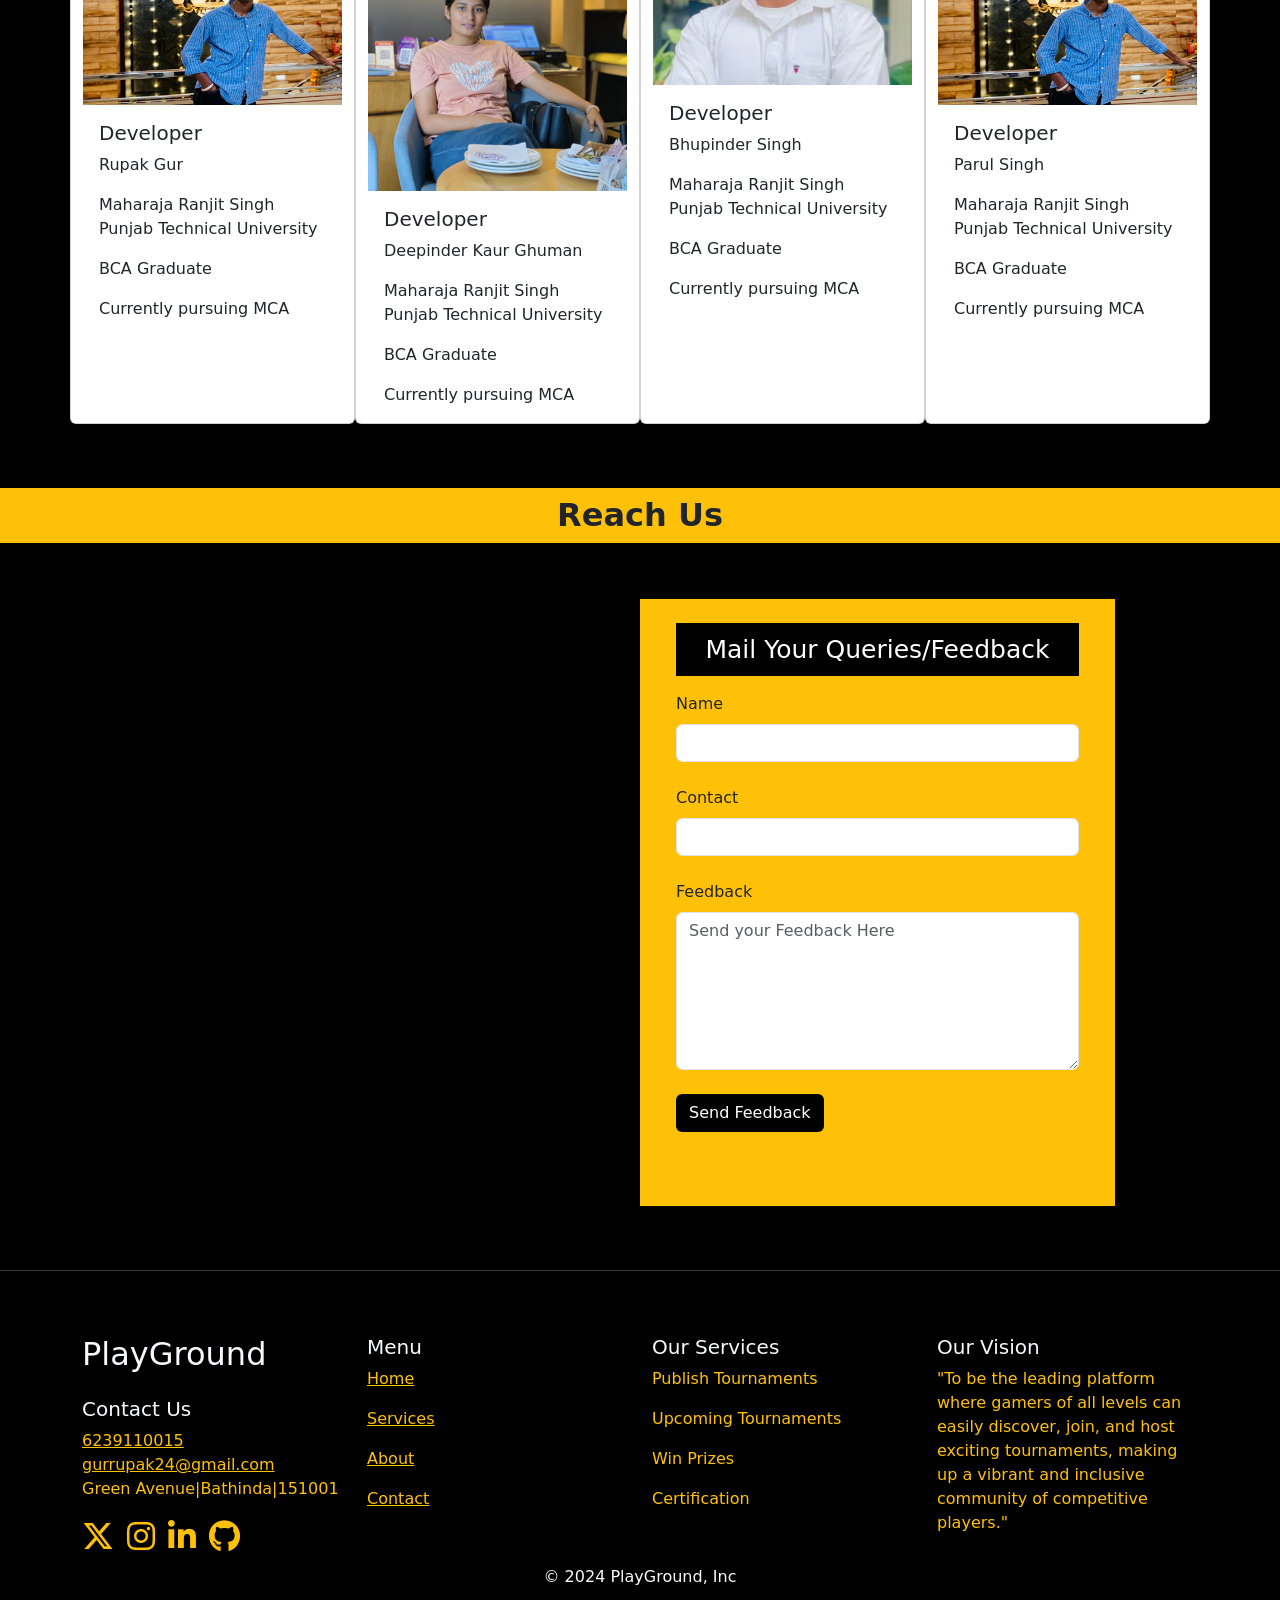
==== commit 7d4a7d0b: "Card Edits" ====
--- a/public/index.html
+++ b/public/index.html
@@ -358,7 +358,7 @@
     <div class="card mb-3 k col-md-3">
       <div class="row g-0">
 	  <div class="col-md-12">
-          <img src="Images/My-Pic.jpg" class="card-img-top" alt="...">
+          <img src="Images/Deepinder Pic.jpg" class="card-img-top" alt="...">
           <div class="card-body">
             <h5 class="card-title">Developer</h5>
             <p class="card-text">Deepinder Kaur Ghuman</p>
@@ -372,7 +372,7 @@
     <div class="card mb-3 k col-md-3">
       <div class="row g-0">
 	  <div class="col-md-12">
-          <img src="Images/My-Pic.jpg" class="card-img-top" alt="...">
+          <img src="Images/Bhupinder Pic.jpg" class="card-img-top" alt="...">
           <div class="card-body">
             <h5 class="card-title">Developer</h5>
             <p class="card-text">Bhupinder Singh</p>
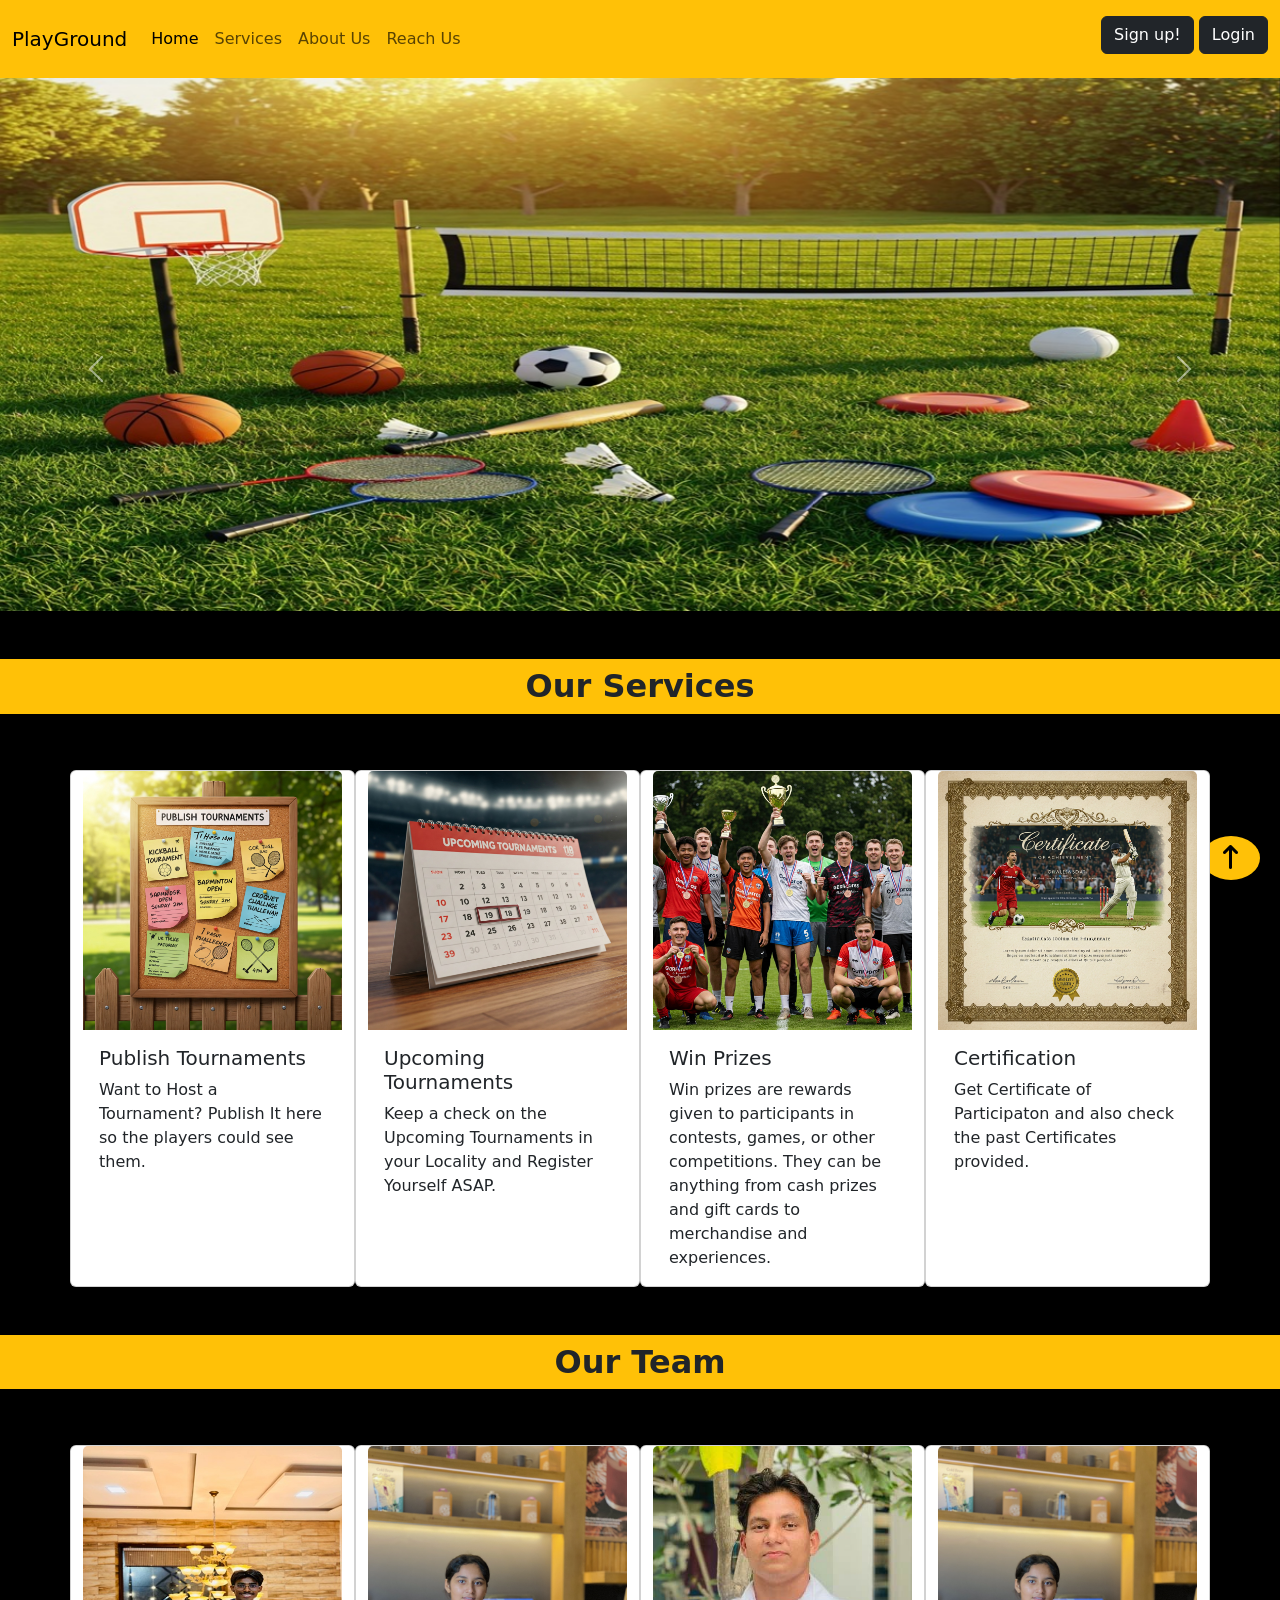
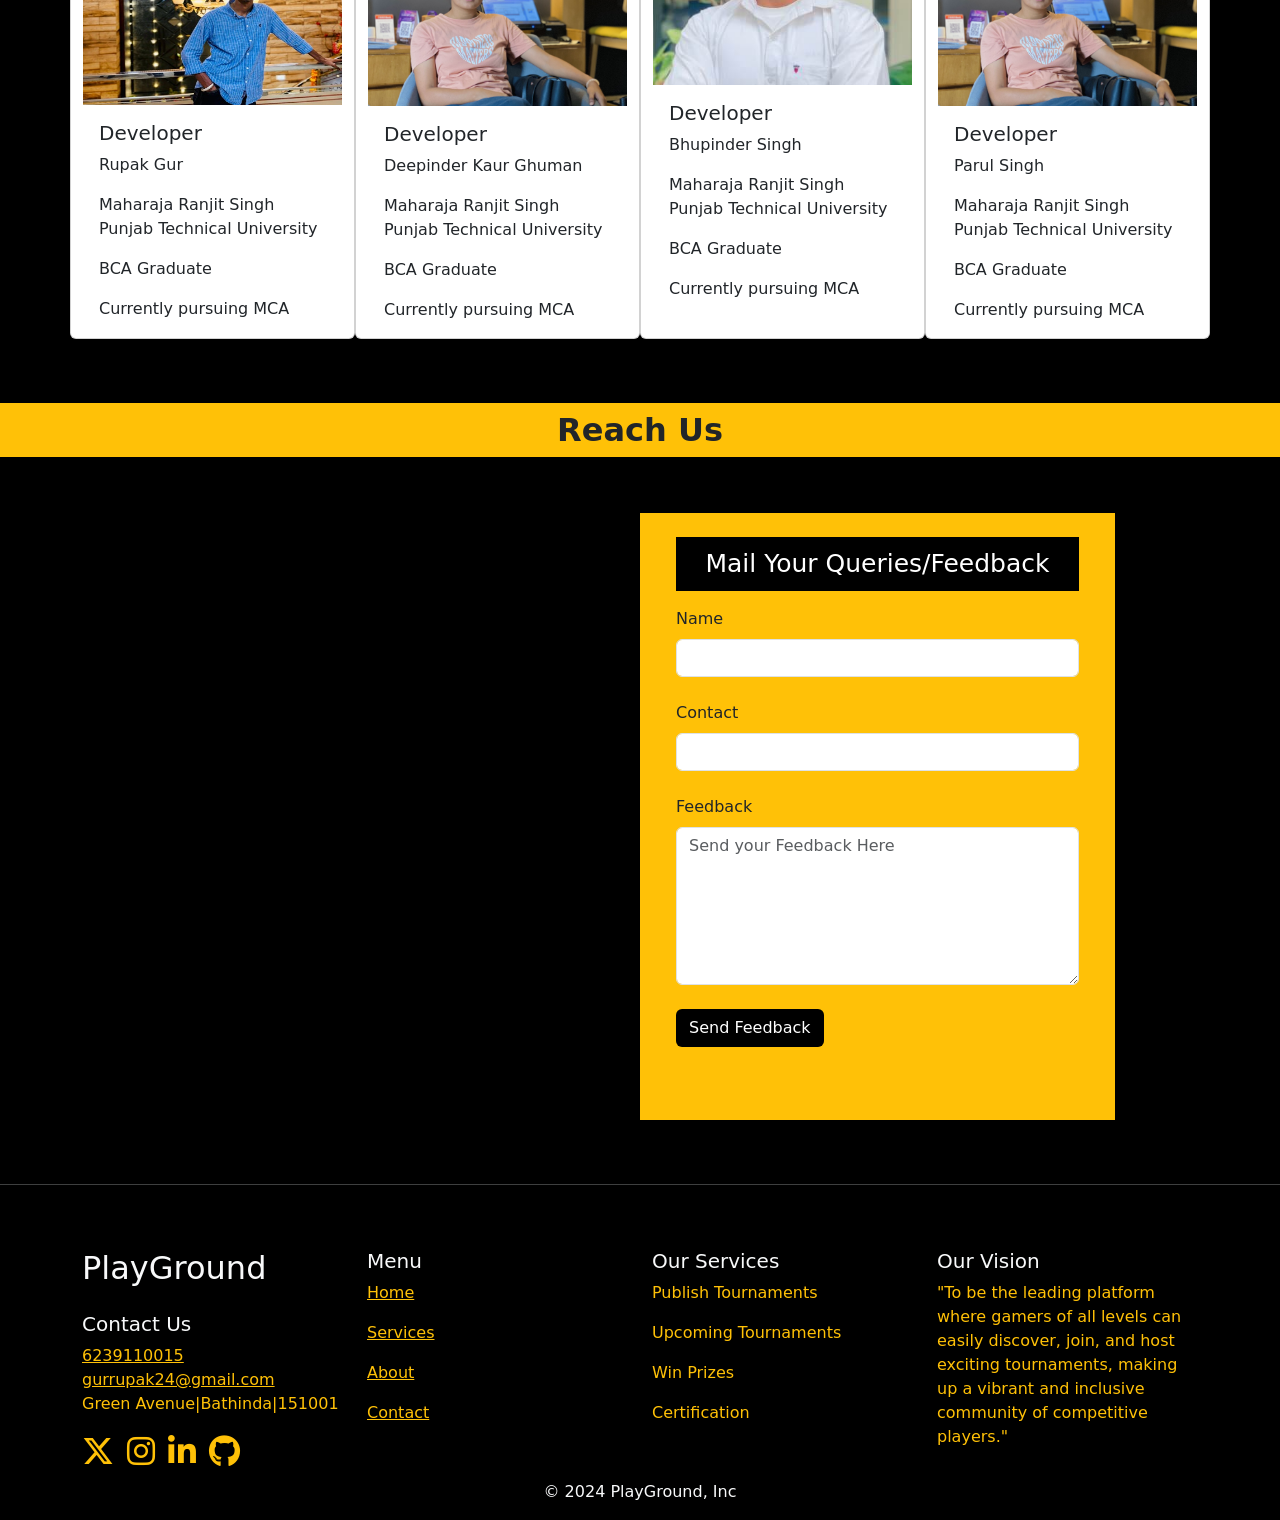
==== commit f91422ad: "Card Edits" ====
--- a/public/index.html
+++ b/public/index.html
@@ -386,7 +386,7 @@
     <div class="card mb-3 k col-md-3">
       <div class="row g-0">
 	  <div class="col-md-12">
-          <img src="Images/My-Pic.jpg" class="card-img-top" alt="...">
+          <img src="Images/Deepinder Pic.jpg" class="card-img-top" alt="...">
           <div class="card-body">
             <h5 class="card-title">Developer</h5>
             <p class="card-text">Parul Singh</p>
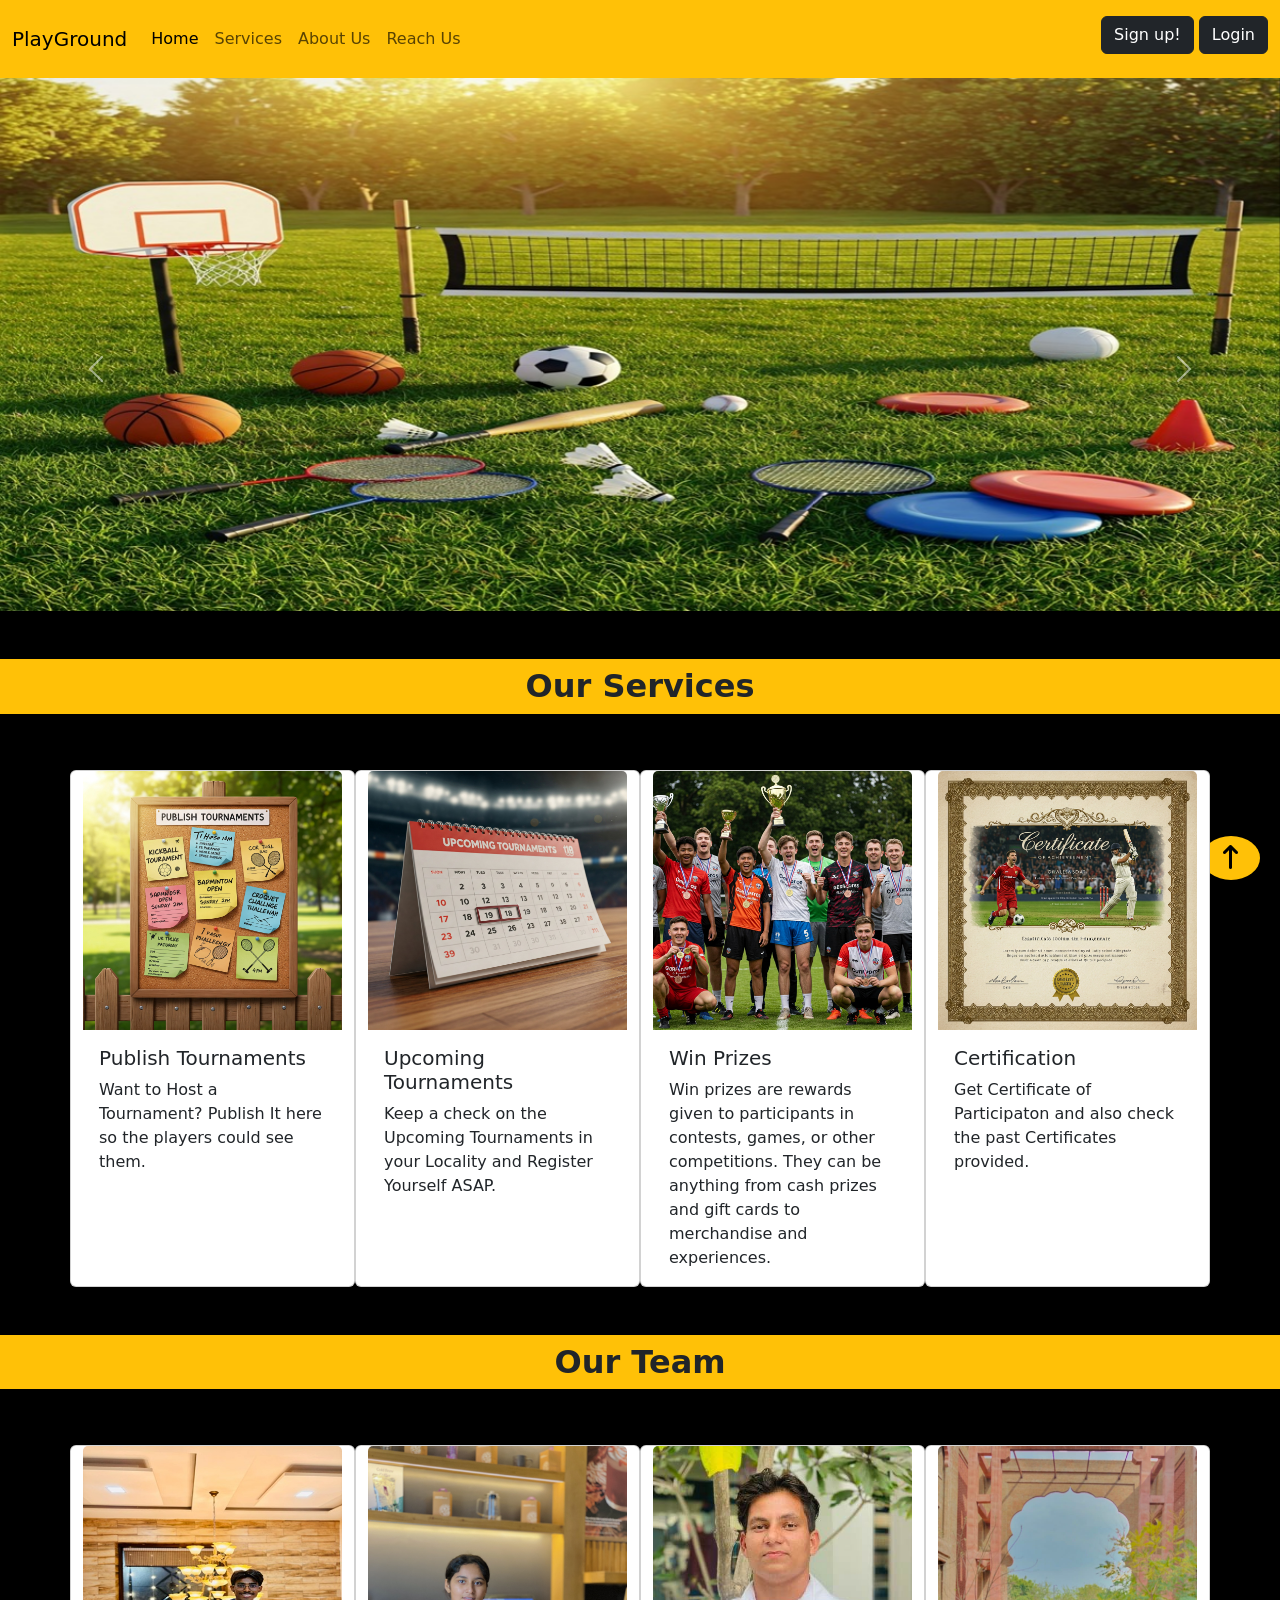
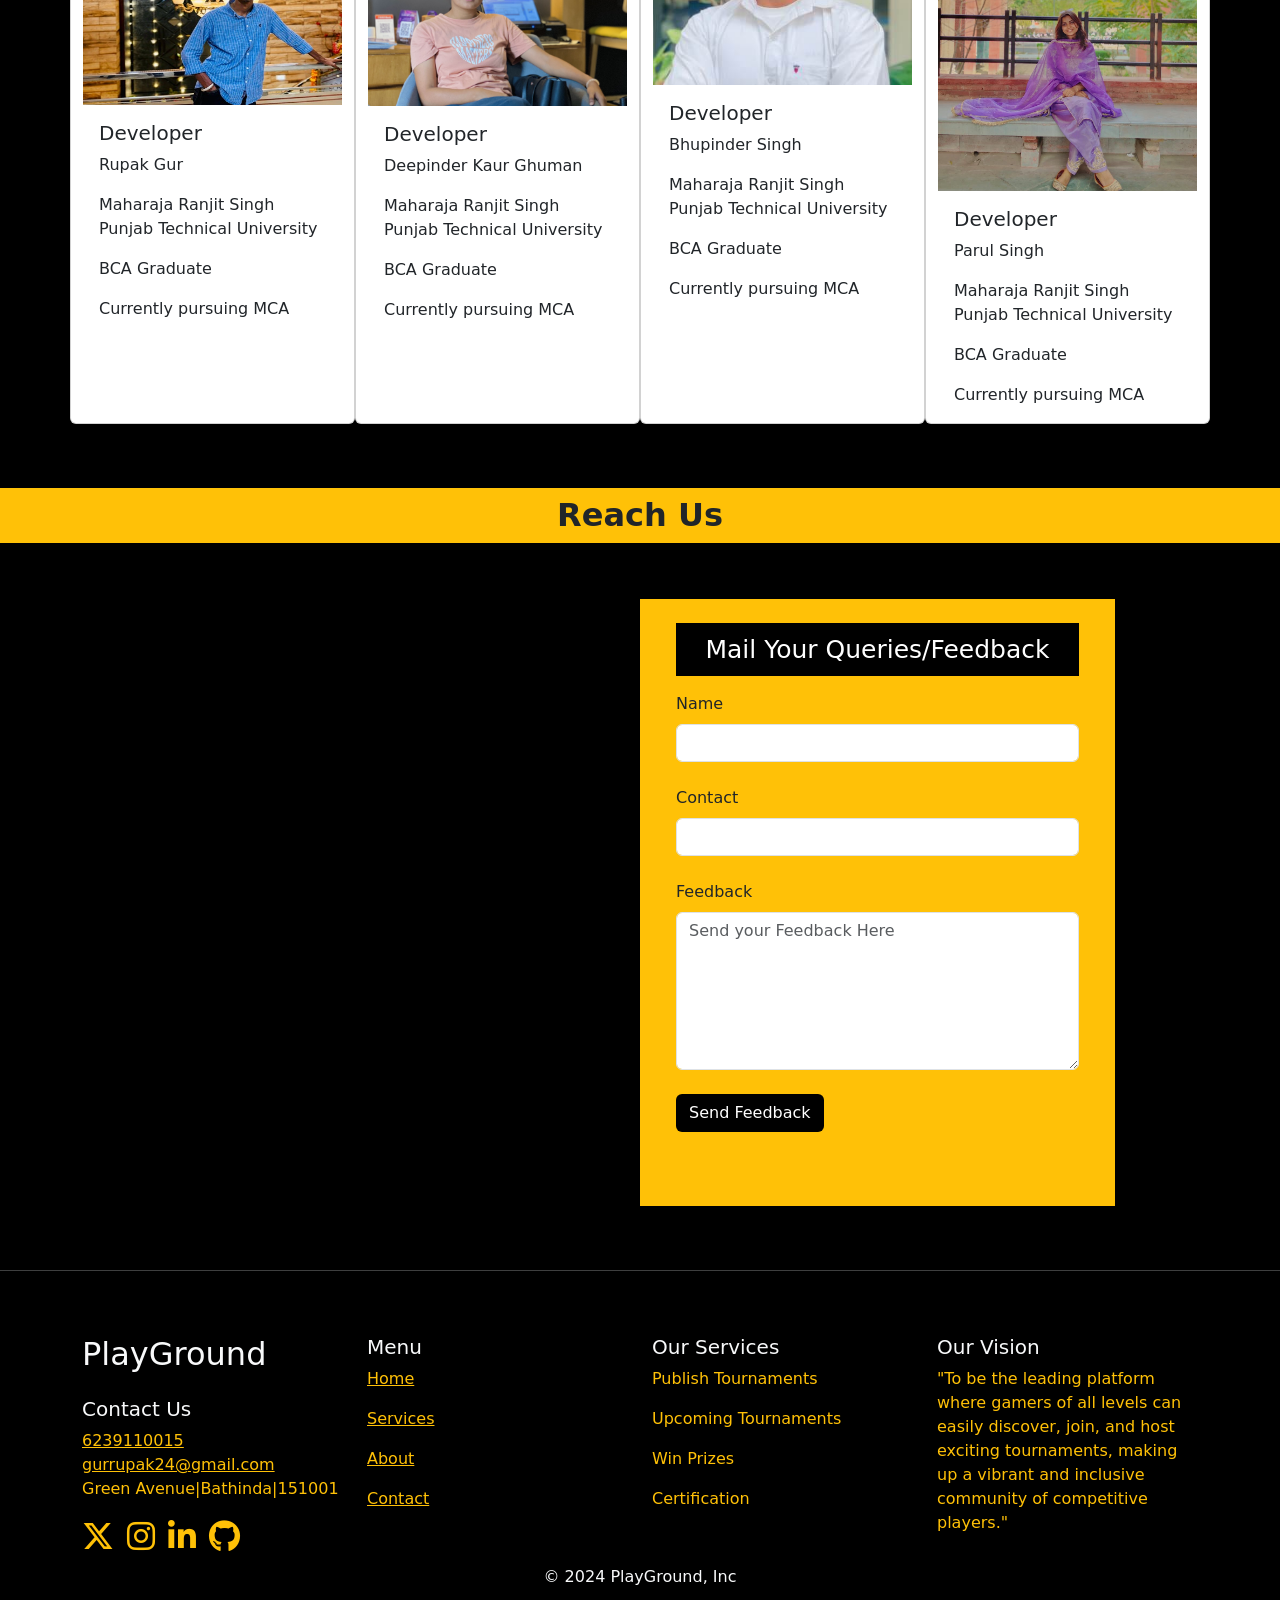
==== commit dcfd1df3: "Card Edits" ====
--- a/public/index.html
+++ b/public/index.html
@@ -386,7 +386,7 @@
     <div class="card mb-3 k col-md-3">
       <div class="row g-0">
 	  <div class="col-md-12">
-          <img src="Images/Deepinder Pic.jpg" class="card-img-top" alt="...">
+          <img src="Images/Parul Pic.jpg" class="card-img-top" alt="...">
           <div class="card-body">
             <h5 class="card-title">Developer</h5>
             <p class="card-text">Parul Singh</p>
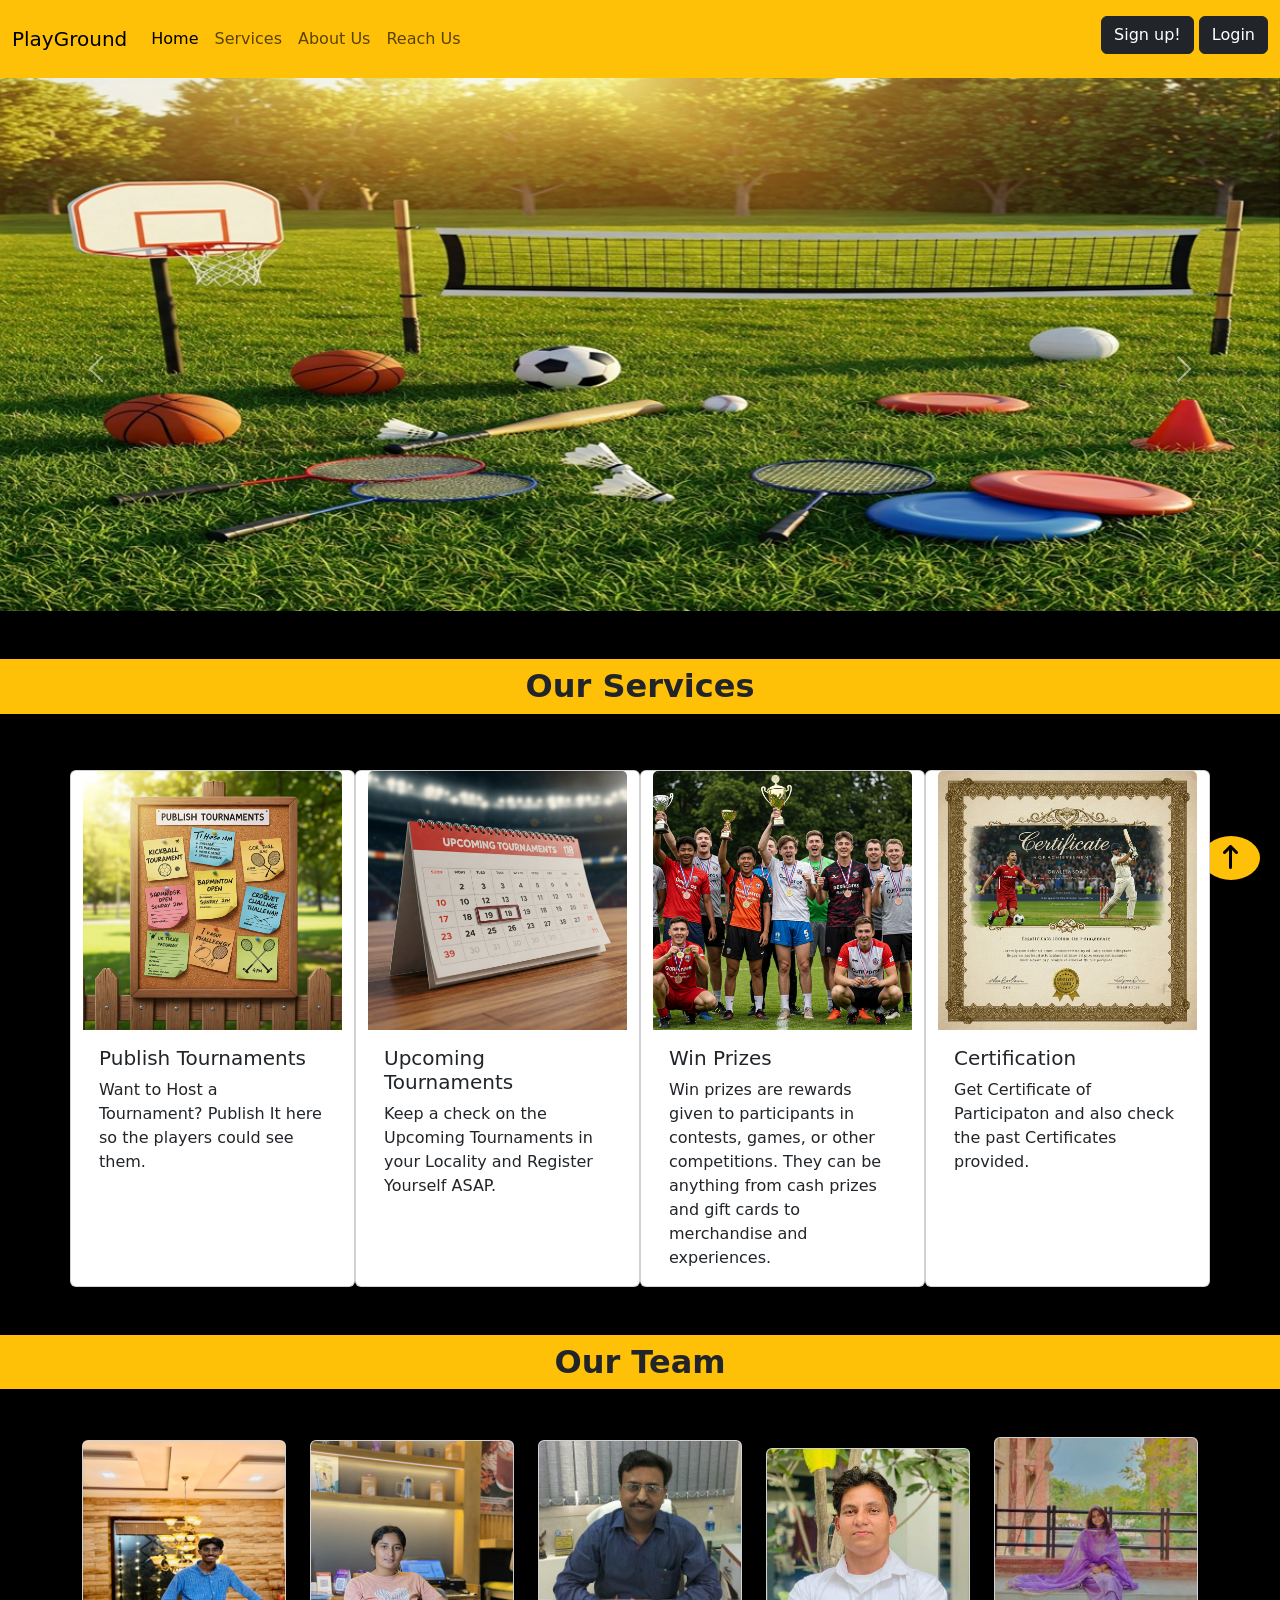
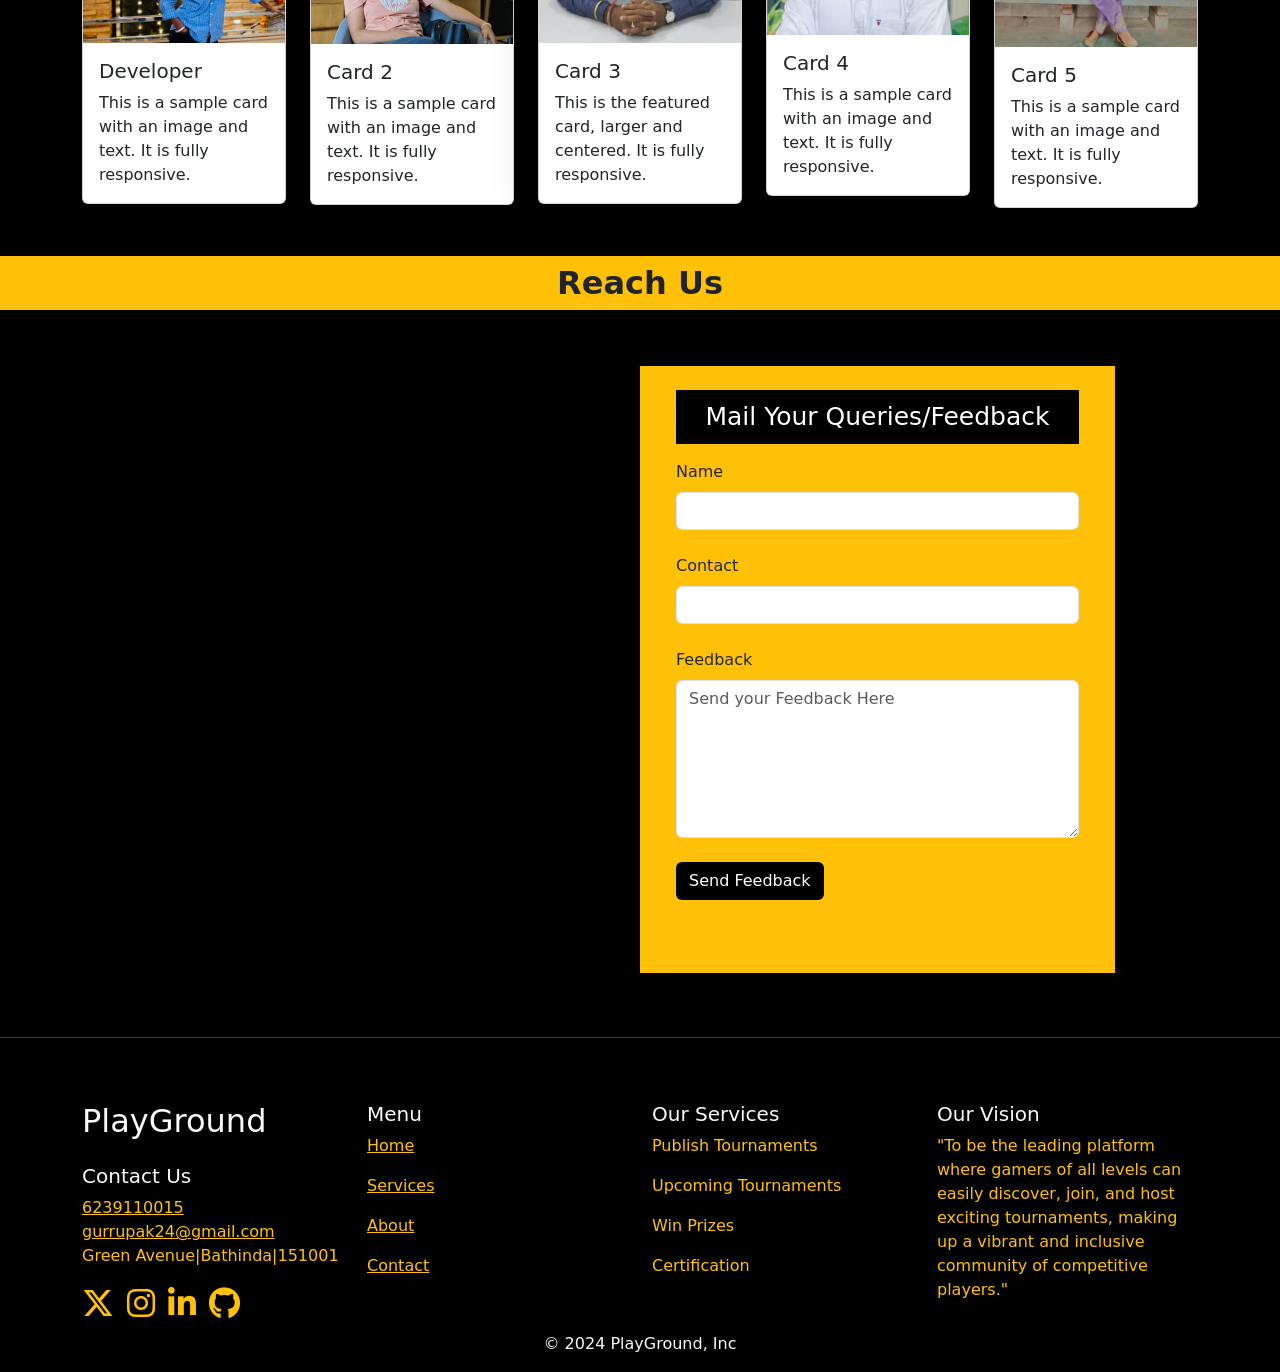
==== commit aa1e905d: "Card Edits" ====
--- a/public/index.html
+++ b/public/index.html
@@ -335,13 +335,13 @@
 </div>
 <!-- Our Team -->
 <center><h2 id="as" class="p-2 fw-bold">Our Team</h2></center>
-<div class="container py-5">
+<!-- <div class="container py-5">
   <div class="row">
     <div class="card mb-3 k col-md-3">
       <div class="row g-0">
-        <!-- <div class="col-md-4 pt-4">
+        <div class="col-md-4 pt-4">
           <img src="Images/Sir ki Photo.jpg" class="img-fluid rounded-start" alt="...">
-        </div> -->
+        </div>
         <div class="col-md-12">
           <img src="Images/My-Pic.jpg" class="card-img-top" alt="...">
           <div class="card-body">
@@ -350,7 +350,7 @@
             <p class="card-text">Maharaja Ranjit Singh Punjab Technical University</p>
             <p class="card-text">BCA Graduate</p>
             <p class="card-text">Currently pursuing MCA</p>
-            <!-- <p class="card-text ">Developer of <a href="https://www.realjavaonline.com/" target="_blank">www.RealJavaOnline.com</a></p> -->
+            <p class="card-text ">Developer of <a href="https://www.realjavaonline.com/" target="_blank">www.RealJavaOnline.com</a></p>
           </div>
         </div>
       </div>
@@ -397,7 +397,7 @@
         </div>
       </div>
     </div>
-      <!-- <div class="card mb-3 k col-md-6">
+      <div class="card mb-3 k col-md-6">
       <div class="row g-0">
         <div class="col-md-4 pt-4">
           <img src="Images/My-Pic.jpg" class="img-fluid rounded-start" alt="...">
@@ -412,9 +412,59 @@
           </div>
         </div>
       </div>
-    </div> -->
-</div>
-</div>
+    </div>
+</div>
+</div> -->
+<div class="container my-5">
+  <div class="row row-cols-1 row-cols-md-3 row-cols-lg-5 g-4 align-items-center">
+      <div class="col side-card">
+          <div class="card h-100">
+              <img src="Images/My-Pic.jpg" class="card-img-top" alt="Card image">
+              <div class="card-body">
+                  <h5 class="card-title">Developer</h5>
+                  <p class="card-text">This is a sample card with an image and text. It is fully responsive.</p>
+              </div>
+          </div>
+      </div>
+      <div class="col side-card">
+          <div class="card h-100">
+              <img src="Images/Deepinder Pic.jpg" class="card-img-top" alt="Card image">
+              <div class="card-body">
+                  <h5 class="card-title">Card 2</h5>
+                  <p class="card-text">This is a sample card with an image and text. It is fully responsive.</p>
+              </div>
+          </div>
+      </div>
+      <div class="col middle-card">
+          <div class="card h-100 shadow-lg">
+              <img src="Images/Sir ki Photo.jpg" class="card-img-top" alt="Card image">
+              <div class="card-body">
+                  <h5 class="card-title">Card 3</h5>
+                  <p class="card-text">This is the featured card, larger and centered. It is fully responsive.</p>
+              </div>
+          </div>
+      </div>
+      <div class="col side-card">
+          <div class="card h-100">
+              <img src="Images/Bhupinder Pic.jpg" class="card-img-top" alt="Card image">
+              <div class="card-body">
+                  <h5 class="card-title">Card 4</h5>
+                  <p class="card-text">This is a sample card with an image and text. It is fully responsive.</p>
+              </div>
+          </div>
+      </div>
+      <div class="col side-card">
+          <div class="card h-100">
+              <img src="Images/Parul Pic.jpg" class="card-img-top" alt="Card image">
+              <div class="card-body">
+                  <h5 class="card-title">Card 5</h5>
+                  <p class="card-text">This is a sample card with an image and text. It is fully responsive.</p>
+              </div>
+          </div>
+      </div>
+  </div>
+</div>
+<script src="https://cdn.jsdelivr.net/npm/bootstrap@5.3.3/dist/js/bootstrap.bundle.min.js"></script>
 <!-- Reach Us  -->
  <center><h2 id="ru" class="p-2 fw-bold">Reach Us</h2></center>
  <div class="container py-5">
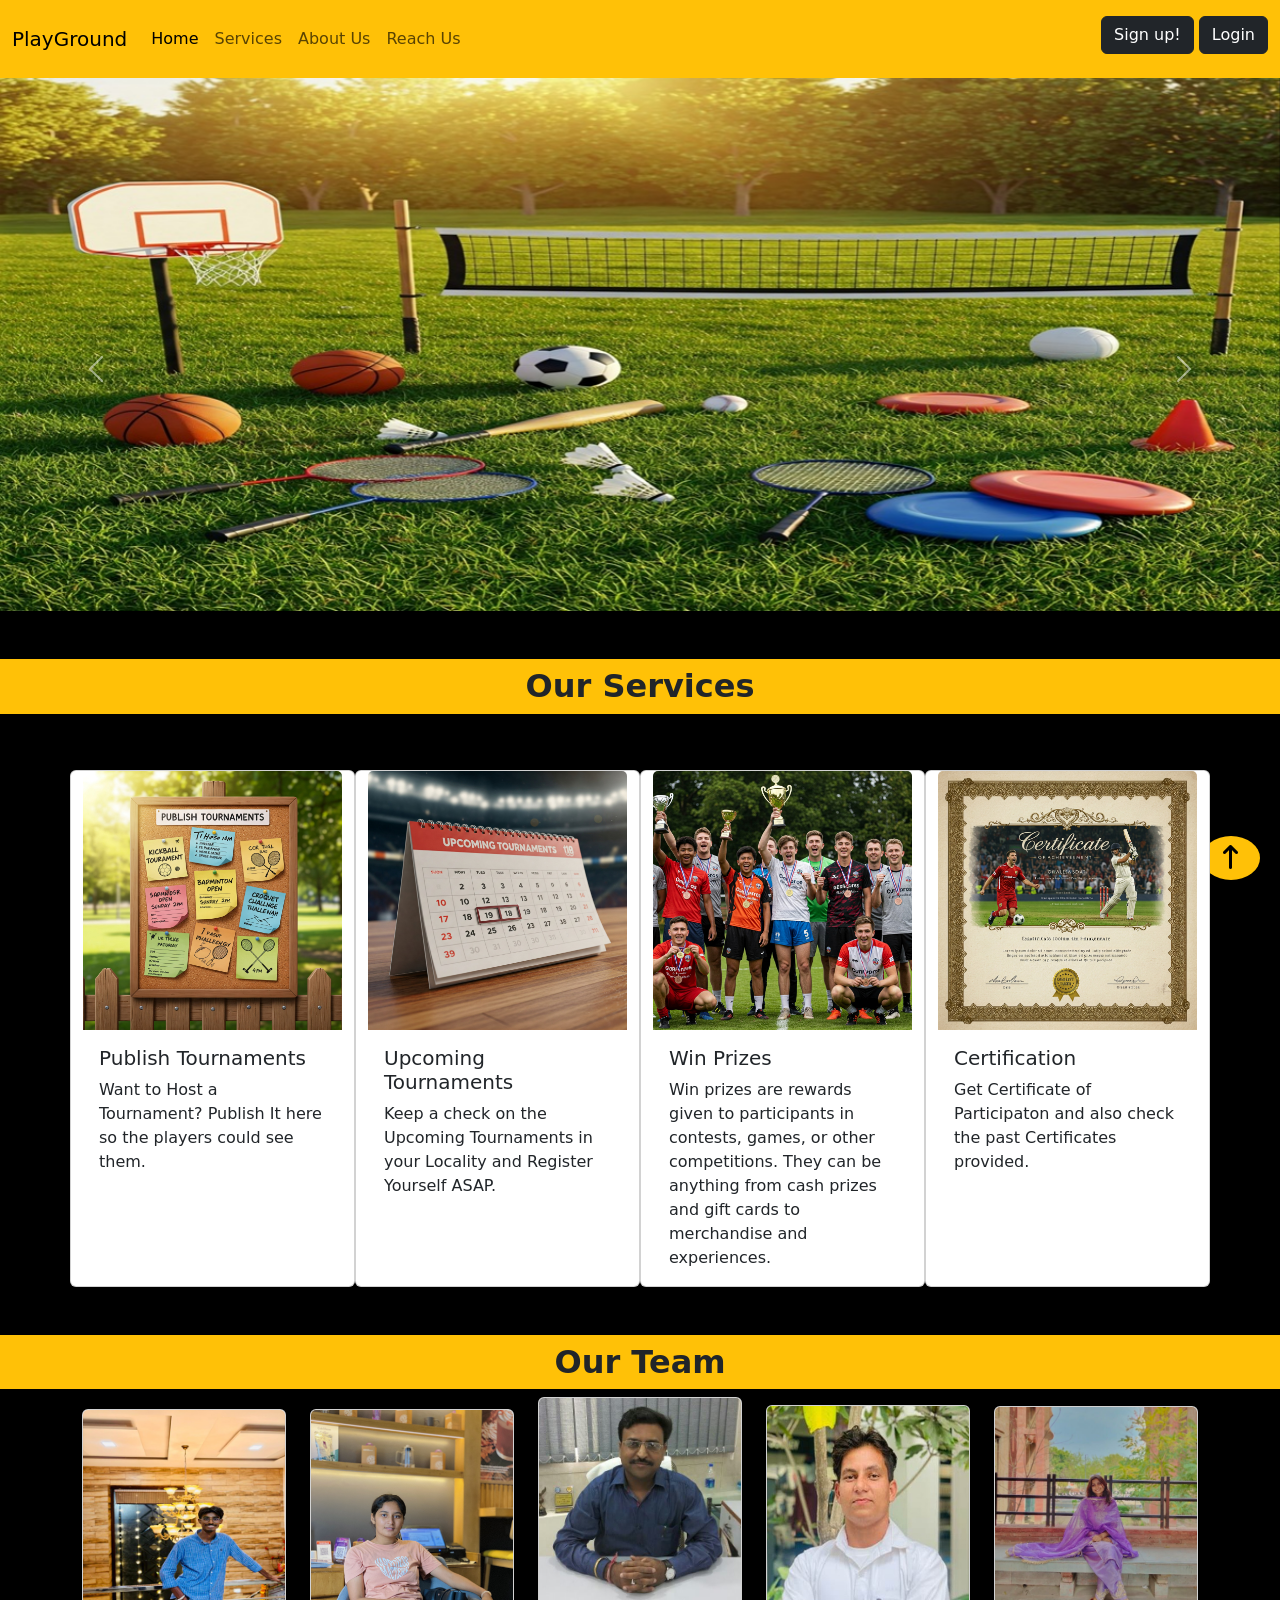
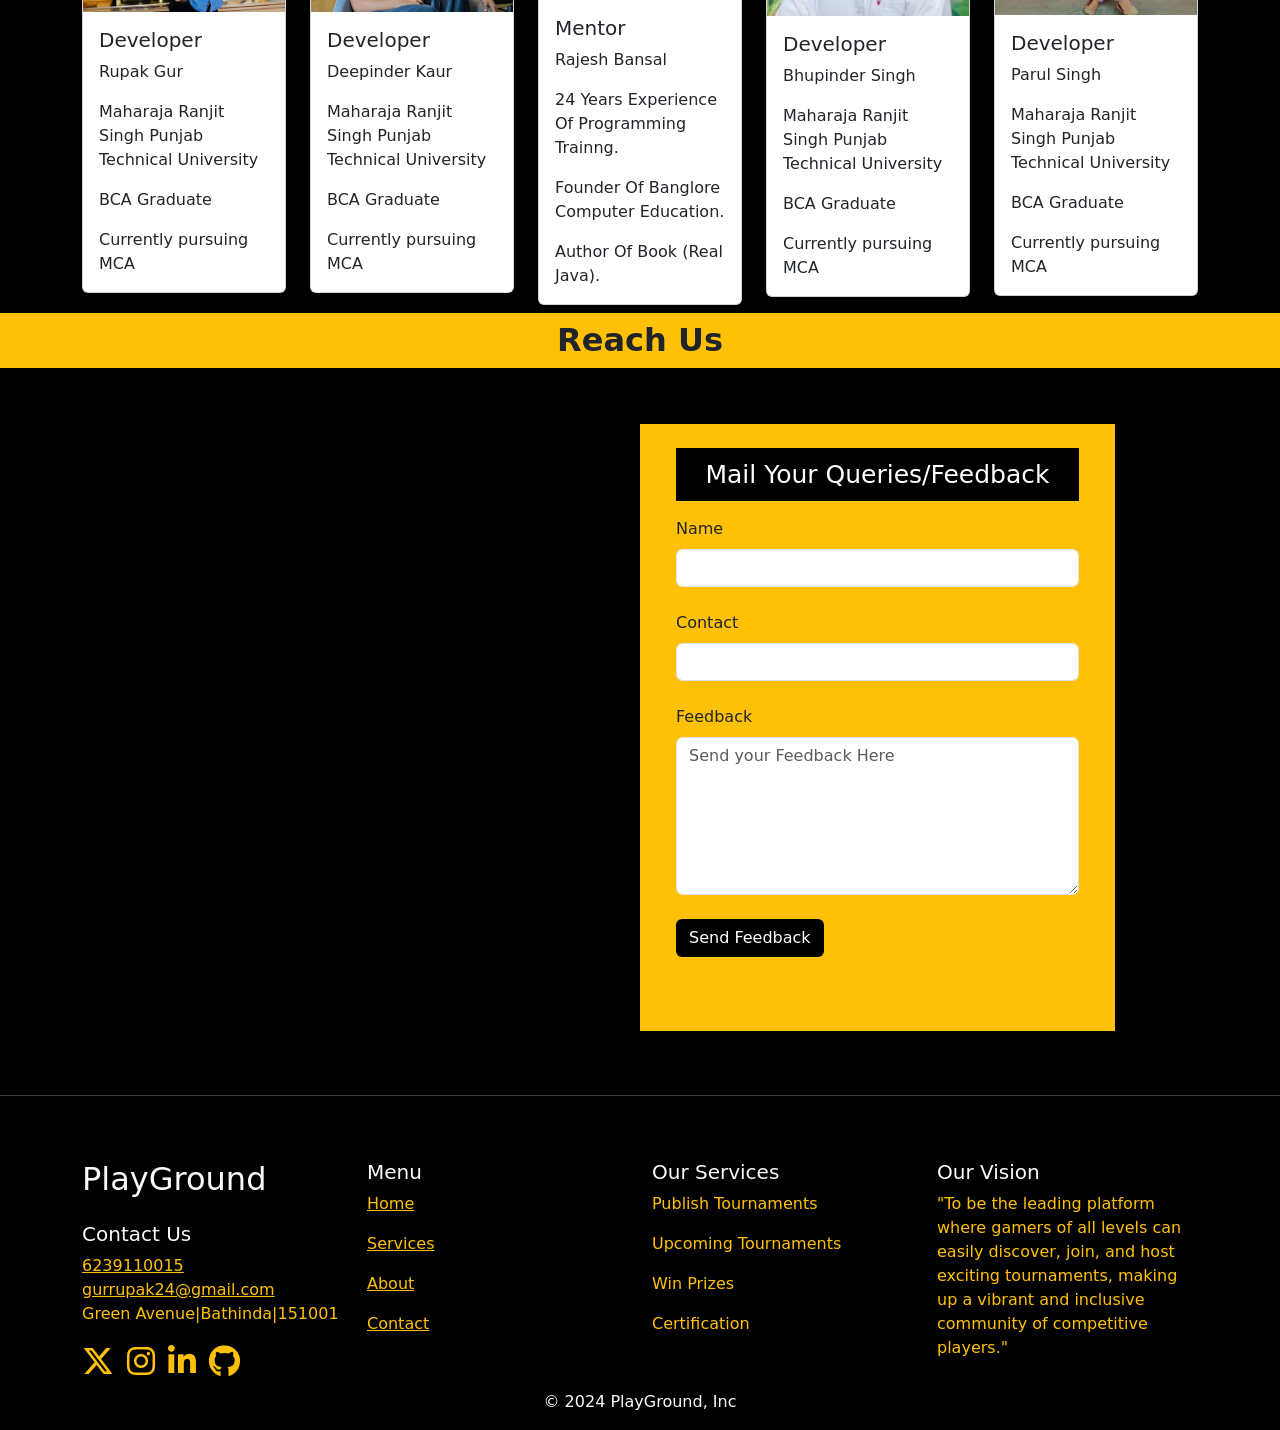
==== commit 3c236ee5: "Card Edits" ====
--- a/public/index.html
+++ b/public/index.html
@@ -415,50 +415,65 @@
     </div>
 </div>
 </div> -->
-<div class="container my-5">
-  <div class="row row-cols-1 row-cols-md-3 row-cols-lg-5 g-4 align-items-center">
+<div class="container my-2">
+  <div class="row row-cols-1 row-cols-md-3 row-cols-lg-5 align-items-center">
       <div class="col side-card">
-          <div class="card h-100">
+          <div class="card">
               <img src="Images/My-Pic.jpg" class="card-img-top" alt="Card image">
               <div class="card-body">
                   <h5 class="card-title">Developer</h5>
-                  <p class="card-text">This is a sample card with an image and text. It is fully responsive.</p>
+                  <p class="card-text">Rupak Gur</p>
+                  <p class="card-text">Maharaja Ranjit Singh Punjab Technical University</p>
+                  <p class="card-text">BCA Graduate</p>
+                  <p class="card-text">Currently pursuing MCA</p>
               </div>
           </div>
       </div>
       <div class="col side-card">
-          <div class="card h-100">
+          <div class="card">
               <img src="Images/Deepinder Pic.jpg" class="card-img-top" alt="Card image">
               <div class="card-body">
-                  <h5 class="card-title">Card 2</h5>
-                  <p class="card-text">This is a sample card with an image and text. It is fully responsive.</p>
+                <h5 class="card-title">Developer</h5>
+                <p class="card-text">Deepinder Kaur</p>
+                <p class="card-text">Maharaja Ranjit Singh Punjab Technical University</p>
+                <p class="card-text">BCA Graduate</p>
+                <p class="card-text">Currently pursuing MCA</p>
               </div>
           </div>
       </div>
-      <div class="col middle-card">
-          <div class="card h-100 shadow-lg">
-              <img src="Images/Sir ki Photo.jpg" class="card-img-top" alt="Card image">
-              <div class="card-body">
-                  <h5 class="card-title">Card 3</h5>
-                  <p class="card-text">This is the featured card, larger and centered. It is fully responsive.</p>
-              </div>
-          </div>
-      </div>
       <div class="col side-card">
-          <div class="card h-100">
+        <div class="card">
+            <img src="Images/Sir ki Photo.jpg" class="card-img-top" alt="Card image">
+            <div class="card-body">
+              <h5 class="card-title">Mentor</h5>
+              <p class="card-text">Rajesh Bansal</p>
+              <p class="card-text">24 Years Experience Of Programming Trainng.</p>
+              <p class="card-text">Founder Of Banglore Computer Education.</p>
+              <p class="card-text">Author Of Book (Real Java).</p>
+            </div>
+        </div>
+    </div>
+      <div class="col side-card">
+          <div class="card">
               <img src="Images/Bhupinder Pic.jpg" class="card-img-top" alt="Card image">
               <div class="card-body">
-                  <h5 class="card-title">Card 4</h5>
-                  <p class="card-text">This is a sample card with an image and text. It is fully responsive.</p>
+                <h5 class="card-title">Developer</h5>
+                <p class="card-text">Bhupinder Singh</p>
+                <p class="card-text">Maharaja Ranjit Singh Punjab Technical University</p>
+                <p class="card-text">BCA Graduate</p>
+                <p class="card-text">Currently pursuing MCA</p>
               </div>
           </div>
       </div>
       <div class="col side-card">
-          <div class="card h-100">
+          <div class="card">
               <img src="Images/Parul Pic.jpg" class="card-img-top" alt="Card image">
               <div class="card-body">
-                  <h5 class="card-title">Card 5</h5>
-                  <p class="card-text">This is a sample card with an image and text. It is fully responsive.</p>
+                <h5 class="card-title">Developer</h5>
+                <p class="card-text">Parul Singh</p>
+                <p class="card-text">Maharaja Ranjit Singh Punjab Technical University</p>
+                <p class="card-text">BCA Graduate</p>
+                <p class="card-text">Currently pursuing MCA</p>
               </div>
           </div>
       </div>
